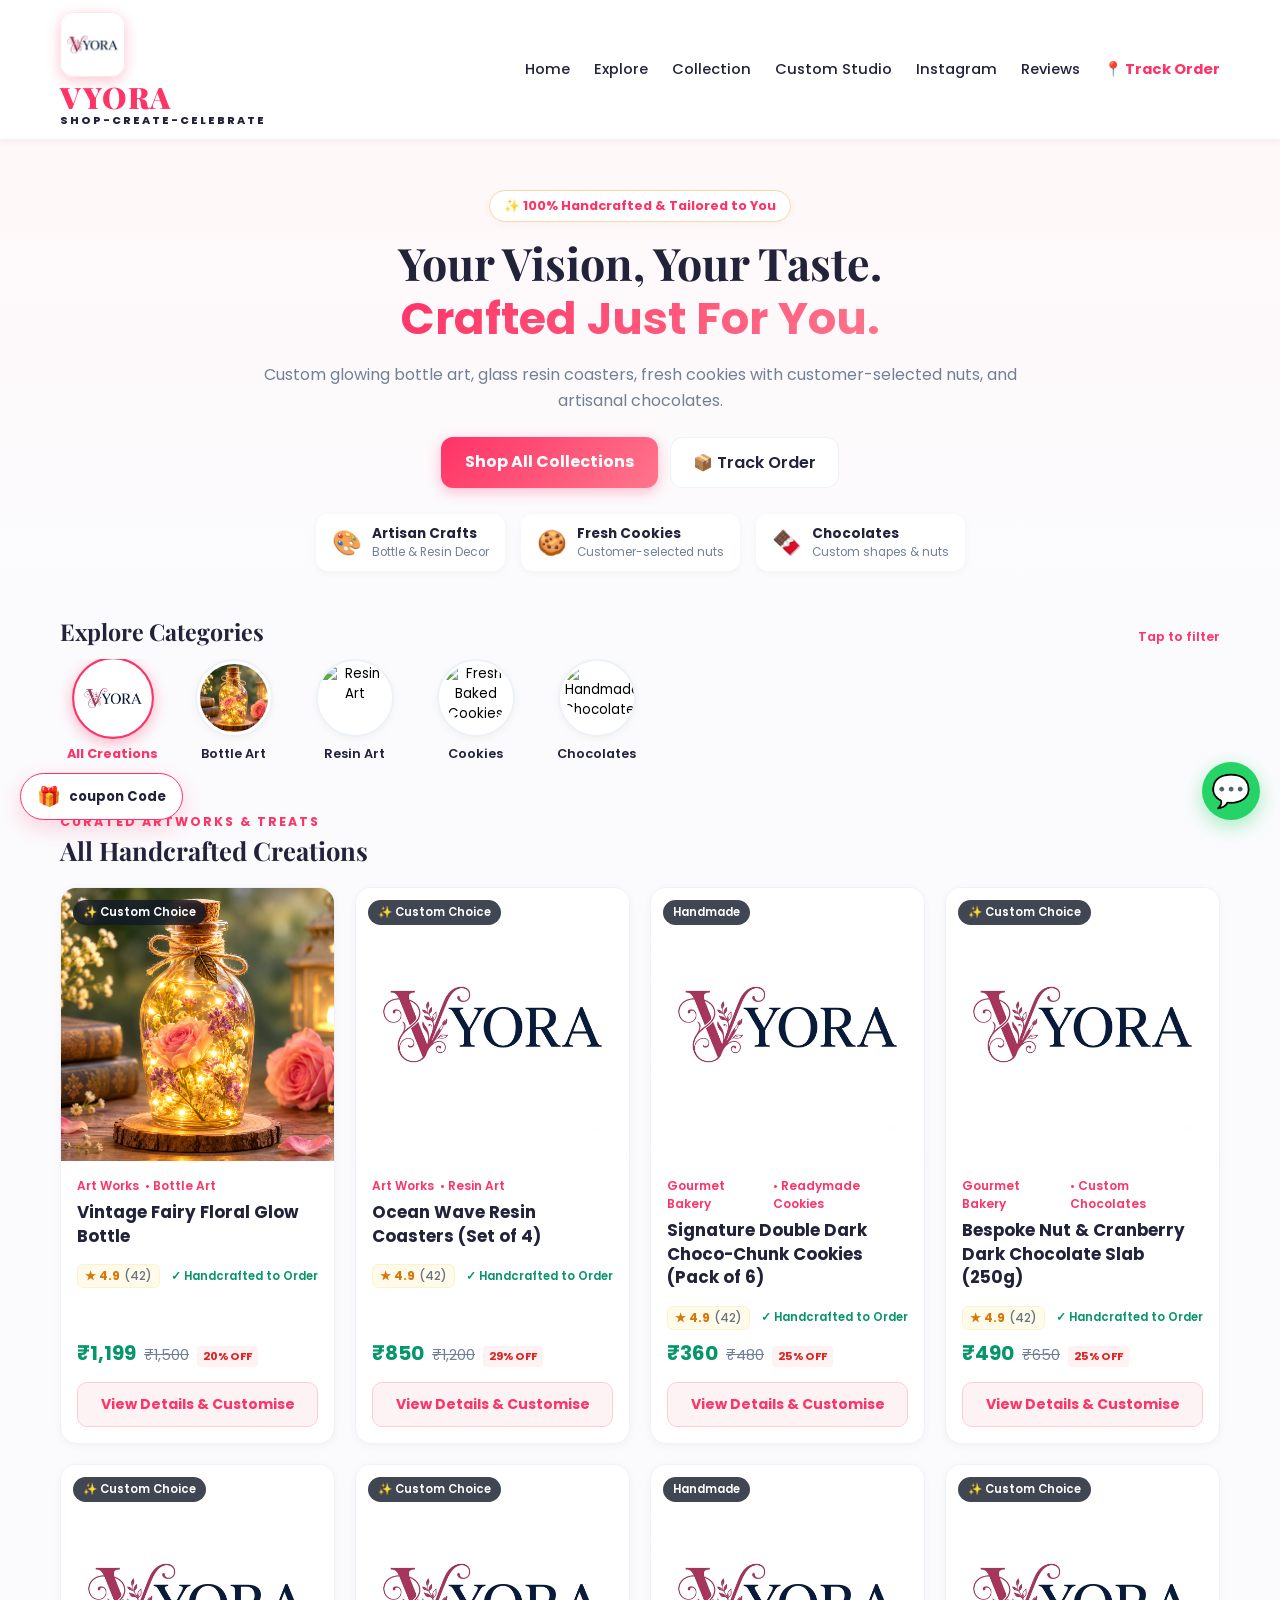
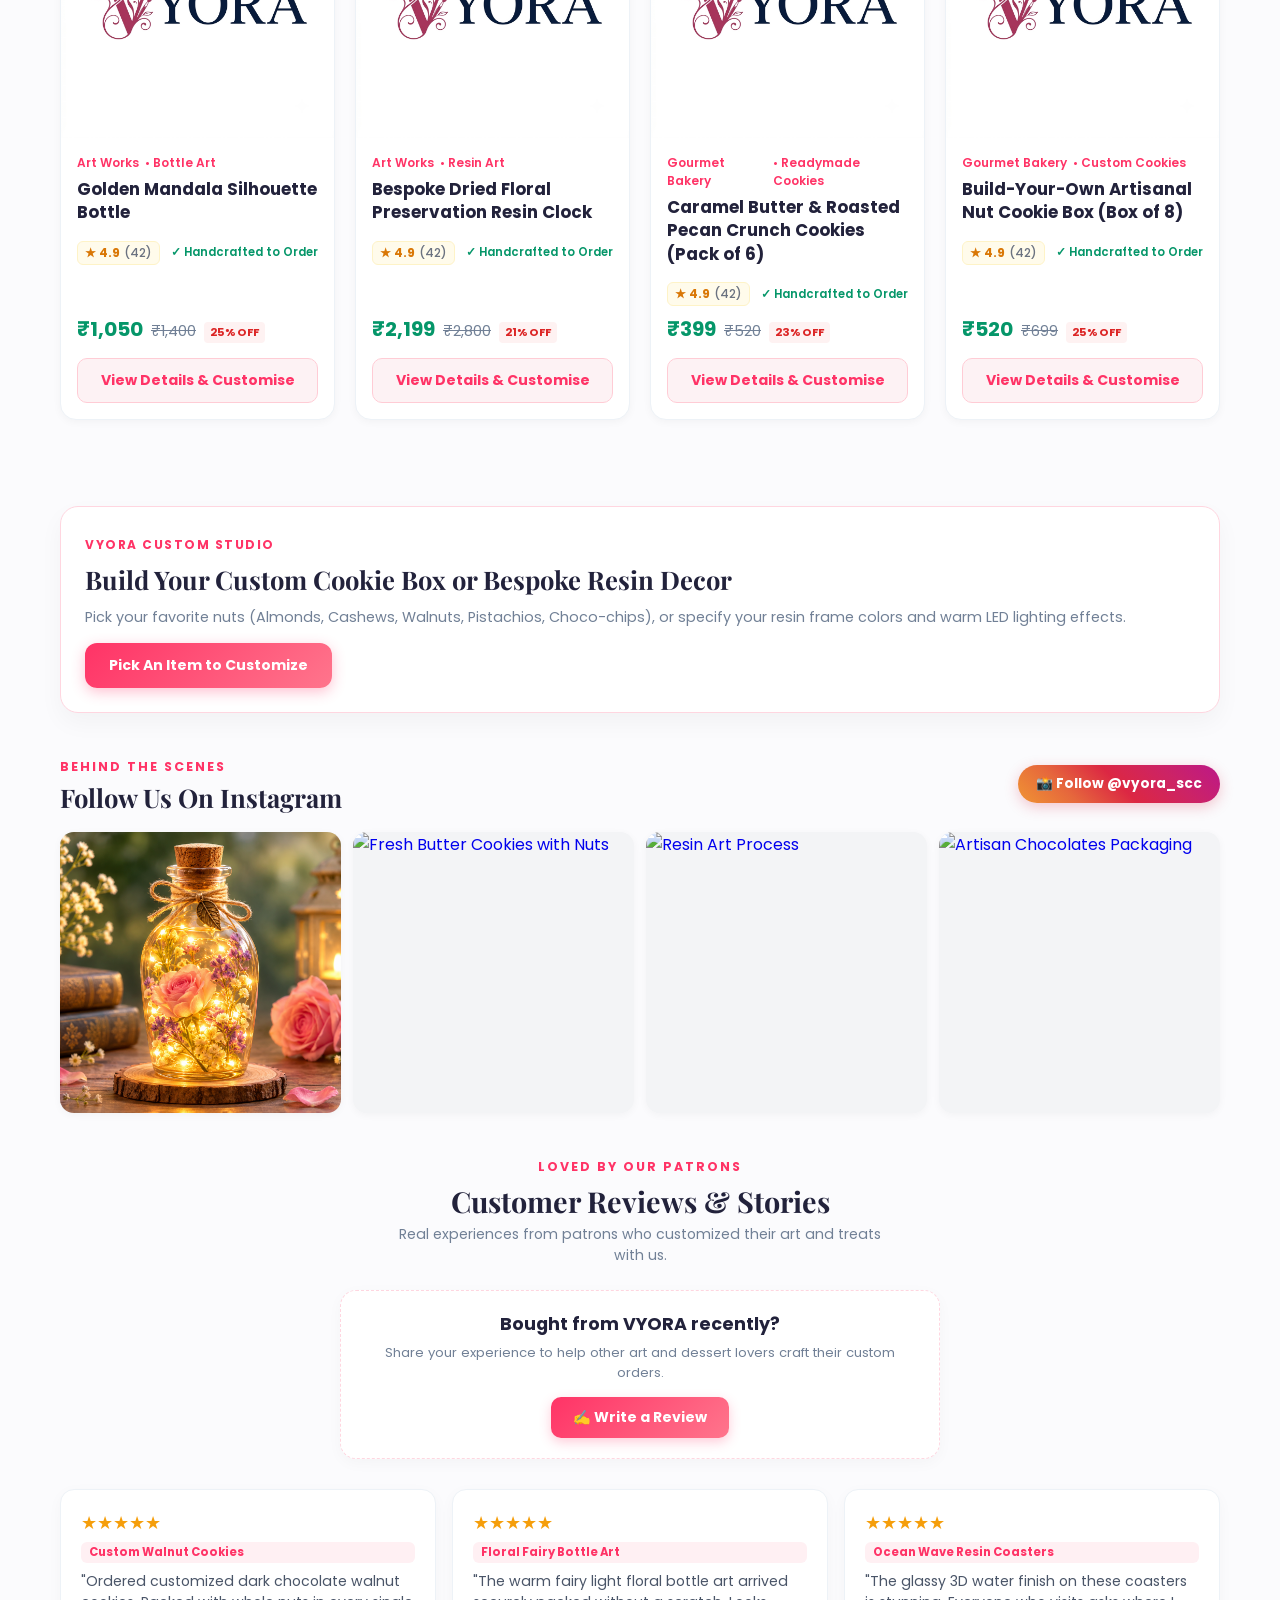
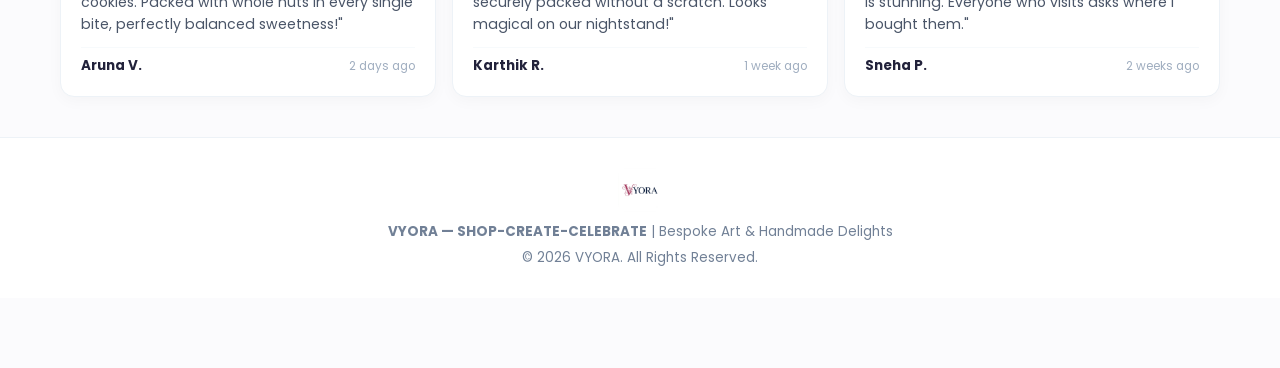
==== index.html @ e95e3d74 "add balanced category sampling and page 1 2 3 pagination" ====
<!DOCTYPE html>
<html lang="en">
<head>
  <meta charset="UTF-8" />
  <meta name="google-site-verification" content="_DWqu5Ly4Rx0jPrReEqJPXB0tLNkQ3Bas471YpOcFJo" />
  <meta name="viewport" content="width=device-width, initial-scale=1.0, maximum-scale=1.0, user-scalable=no" />
  <title>VYORA — SHOP-CREATE-CELEBRATE | Bespoke Art & Handmade Delights</title>
 
  <!-- WhatsApp & Social Media Preview Cards -->
  <meta property="og:type" content="website" />
  <meta property="og:title" content="VYORA — Handcrafted Resin Art & Gourmet Bakery" />
  <meta property="og:description" content="Custom glowing bottle art, ocean resin clocks, freshly baked cookies with customer-selected nuts, and artisanal chocolates." />
  <meta property="og:image" content="https://vyora-scc.vercel.app/images/logo1.png" />
  <meta property="og:url" content="https://vyora-scc.vercel.app/" />

  <!-- Twitter / X Preview Cards -->
  <meta name="twitter:card" content="summary_large_image" />
  <meta name="twitter:title" content="VYORA — Handcrafted Art & Fresh Bakes" />
  <meta name="twitter:description" content="Custom glowing bottle art, ocean resin clocks, and fresh cookies with your choice of nuts." />
  <meta name="twitter:image" content="https://vyora-scc.vercel.app/images/logo1.png" />
 
  <!-- PWA Manifest & App Metas -->
  <link rel="manifest" href="./manifest.json" />
  <meta name="theme-color" content="#ff3366" />
  <meta name="mobile-web-app-capable" content="yes" />
  <meta name="apple-mobile-web-app-capable" content="yes" />
  <meta name="apple-mobile-web-app-status-bar-style" content="default" />
  <meta name="apple-mobile-web-app-title" content="VYORA" />

  <!-- App Icons for Android, iOS & Browser Tab -->
  <link rel="icon" type="image/png" sizes="192x192" href="images/logo1.png" />
  <link rel="shortcut icon" type="image/png" href="images/logo1.png" />
  <link rel="apple-touch-icon" sizes="180x180" href="images/logo1.png" />

  <link rel="preconnect" href="https://fonts.googleapis.com">
  <link rel="preconnect" href="https://fonts.gstatic.com">
  <link href="https://fonts.googleapis.com/css2?family=Playfair+Display:ital,wght@0,600;0,800;0,900;1,600&family=Poppins:wght@300;400;500;600;700&display=swap" rel="stylesheet">
  <link rel="stylesheet" href="style.css" />

<!-- Structured Schema for Google Search -->
  <script type="application/ld+json">
  {
    "@context": "https://schema.org",
    "@type": "OnlineStore",
    "name": "VYORA",
    "alternateName": "VYORA Studio",
    "description": "Bespoke handcrafted bottle art, crystal resin decor, fresh custom-baked cookies, and artisanal chocolates.",
    "url": "https://vyora-scc.vercel.app/",
    "logo": "https://vyora-scc.vercel.app/images/logo1.png",
    "priceRange": "₹₹",
    "paymentAccepted": "Cash on Delivery, UPI",
    "currenciesAccepted": "INR"
  }
  </script>
</head>
<body>

  <!-- PWA Install Popup Banner -->
  <div id="pwaInstallBanner" style="display: none; position: fixed; top: 12px; left: 16px; right: 16px; background: #ffffff; border: 1.5px solid #ffccd5; border-radius: 14px; padding: 12px 14px; box-shadow: 0 10px 30px rgba(0,0,0,0.12); z-index: 10001; align-items: center; justify-content: space-between; gap: 10px;">
    <div style="display: flex; align-items: center; gap: 10px;">
      <img src="images/logo1.png" alt="VYORA App" style="width: 44px; height: 44px; border-radius: 10px; object-fit: cover; border: 1px solid #ffd6e0; display: block;" onerror="this.src='https://placehold.co/100x100?text=VYORA';" />
      <div>
        <strong style="font-size: 0.88rem; color: #22223b; display: block; line-height: 1.2;">Install VYORA App</strong>
        <span style="font-size: 0.74rem; color: #718096;">Quick orders & instant tracking</span>
      </div>
    </div>
    <div style="display: flex; align-items: center; gap: 6px;">
      <button type="button" id="btnInstallPwa" style="background: linear-gradient(135deg, #ff3366, #ff758c); color: #fff; border: none; padding: 7px 14px; border-radius: 8px; font-size: 0.78rem; font-weight: 700; cursor: pointer;">
        Install
      </button>
      <button type="button" id="btnClosePwaBanner" style="background: none; border: none; color: #9ca3af; font-size: 1.2rem; cursor: pointer; padding: 4px;">&times;</button>
    </div>
  </div>

  <!-- Top Sticky Header -->
  <header class="main-header">
    <div class="header-container">
      <!-- Top Left Brand Block: Big Logo with Dual-Colored Stacked Text Underneath -->
      <div class="brand-logo" title="VYORA — SHOP-CREATE-CELEBRATE">
        <img src="images/logo1.png" alt="VYORA Logo" class="brand-logo-img" id="brandLogoThumb" onerror="this.style.display='none'" />
        <div class="brand-text-stack">
          <span class="brand-title-large">VYORA</span>
          <span class="brand-tagline-sub">SHOP-CREATE-CELEBRATE</span>
        </div>
      </div>

      <!-- Desktop Navigation Bar -->
      <nav class="nav-links">
        <a href="#home">Home</a>
        <a href="#categoriesSection">Explore</a>
        <a href="#store">Collection</a>
        <a href="#customSection">Custom Studio</a>
        <a href="#instagramSection">Instagram</a>
        <a href="#reviews">Reviews</a>
        <a href="javascript:void(0)" id="openTrackModalBtn" style="color: #ff3366; font-weight: 700;">📍 Track Order</a>
      </nav>

      <!-- Mobile Hamburger Button -->
      <button type="button" class="mobile-nav-toggle" id="mobileNavToggle" aria-label="Toggle menu">
        ☰
      </button>
    </div>

    <!-- Mobile Dropdown Drawer -->
    <div class="mobile-nav-drawer" id="mobileNavDrawer">
      <a href="#home" class="mobile-nav-item">🏠 Home</a>
      <a href="#categoriesSection" class="mobile-nav-item">✨ Browse Departments</a>
      <a href="#store" class="mobile-nav-item">🛍️ Full Collection</a>
      <a href="#customSection" class="mobile-nav-item">🎨 Custom Studio</a>
      <a href="#instagramSection" class="mobile-nav-item">📸 Instagram Reels & Crafts</a>
      <a href="#reviews" class="mobile-nav-item">⭐ Customer Reviews</a>
      <a href="javascript:void(0)" id="mobileTrackOrderLink" class="mobile-nav-item" style="color: #ff3366; font-weight: 700;">📍 Track Existing Order</a>
    </div>
  </header>

  <!-- Fullscreen Logo Splash Preview Overlay -->
  <div id="logoFullscreenModal" class="logo-fullscreen-overlay">
    <div class="logo-fullscreen-card">
      <img src="images/logo1.png" alt="VYORA Full Logo" class="logo-fullscreen-img" />
      <h2 style="font-family: 'Playfair Display', serif; font-size: 1.8rem; color: #ff3366; margin-top: 14px; margin-bottom: 2px;">VYORA</h2>
      <p style="font-size: 0.8rem; font-weight: 700; color: #22223b; letter-spacing: 2px;">SHOP-CREATE-CELEBRATE</p>
      <span style="font-size: 0.75rem; color: #718096; margin-top: 10px; display: block;">Tap anywhere to return</span>
    </div>
  </div>

  <!-- Mobile Bottom Sticky Quick-Action Bar -->
  <nav class="mobile-bottom-bar">
    <a href="#home" class="mobile-bar-btn">
      <span>🏠</span>
      Home
    </a>
    <a href="#categoriesSection" class="mobile-bar-btn">
      <span>🏷️</span>
      Categories
    </a>
    <a href="#store" class="mobile-bar-btn">
      <span>🛍️</span>
      Shop
    </a>
    <a href="javascript:void(0)" id="mobileBottomTrackBtn" class="mobile-bar-btn" style="color:#ff3366;">
      <span>📍</span>
      Track
    </a>
  </nav>

  <!-- Floating Cart Pill (Bottom Right above WhatsApp) -->
  <button type="button" id="floatingCartBtn" onclick="openCartDrawer()" style="display: none; position: fixed; bottom: 145px; right: 20px; z-index: 9998; background: linear-gradient(135deg, #22223b, #4a4e69); color: #ffffff; border: 2px solid #ffccd5; border-radius: 50px; padding: 11px 18px; font-weight: 700; font-size: 0.88rem; box-shadow: 0 8px 25px rgba(0,0,0,0.22); cursor: pointer; align-items: center; gap: 8px;">
    <span>🛒 Cart</span>
    <span id="floatingCartCount" style="background: #ff3366; color: #fff; border-radius: 50%; padding: 2px 8px; font-size: 0.78rem;">0</span>
  </button>

  <!-- Slide-Out Cart Drawer Overlay -->
  <div class="modal-overlay" id="cartDrawerModal">
    <div class="modal-box" style="max-width: 480px; width: 95%; max-height: 88vh; display: flex; flex-direction: column; padding: 22px; border-radius: 20px; background: #fff;">
      <button type="button" class="close-btn" onclick="closeCartDrawer()">&times;</button>
      
      <div style="border-bottom: 1.5px solid #f3f4f6; padding-bottom: 12px; margin-bottom: 12px;">
        <span style="font-size: 0.74rem; font-weight: 700; color: #ff3366; text-transform: uppercase;">YOUR SHOPPING BAG</span>
        <h3 style="font-family: 'Playfair Display', serif; font-size: 1.45rem; color: #22223b;">Combined Order Cart</h3>
      </div>

      <div id="cartItemsContainer" style="flex: 1; overflow-y: auto; display: flex; flex-direction: column; gap: 10px; padding-right: 4px; margin-bottom: 14px;">
        <!-- Cart items render here dynamically -->
      </div>

      <div style="border-top: 1.5px dashed #e5e7eb; padding-top: 12px;">
        <div style="display: flex; justify-content: space-between; font-size: 1rem; font-weight: 700; color: #22223b; margin-bottom: 12px;">
          <span>Cart Subtotal:</span>
          <span id="cartDrawerSubtotal" style="color: #059669;">₹0</span>
        </div>
        <button type="button" id="proceedCartCheckoutBtn" class="btn-primary" style="width: 100%; padding: 13px; font-size: 0.96rem; border: none; cursor: pointer;">
          Proceed to Combined Checkout 🛍️
        </button>
      </div>
    </div>
  </div>

  <!-- Floating WhatsApp Quick-Chat Bubble -->
  <a href="https://wa.me/919491396383?text=Hi%20VYORA!%20I%20am%20browsing%20your%20website%20and%20had%20a%20few%20questions%20about%20a%20custom%20order." 
     class="floating-whatsapp-bubble" 
     id="floatingWhatsAppBtn" 
     target="_blank" 
     rel="noopener noreferrer" 
     title="Chat directly on WhatsApp">
    💬
  </a>

  <!-- Hero Section -->
  <section class="hero-section" id="home">
    <div class="hero-content">
      <span class="hero-badge">✨ 100% Handcrafted & Tailored to You</span>
      <h1>Your Vision, Your Taste.<br><span class="gradient-text">Crafted Just For You.</span></h1>
      <p class="hero-subtitle">
        Custom glowing bottle art, glass resin coasters, fresh cookies with customer-selected nuts, and artisanal chocolates.
      </p>

      <div class="hero-cta-group">
        <a href="#store" class="btn-primary">Shop All Collections</a>
        <a href="javascript:void(0)" class="btn-secondary" id="heroTrackBtn">📦 Track Order</a>
      </div>

      <div class="hero-highlights">
        <div class="highlight-item">
          <span class="highlight-icon">🎨</span>
          <div>
            <strong>Artisan Crafts</strong>
            <p>Bottle & Resin Decor</p>
          </div>
        </div>
        <div class="highlight-item">
          <span class="highlight-icon">🍪</span>
          <div>
            <strong>Fresh Cookies</strong>
            <p>Customer-selected nuts</p>
          </div>
        </div>
        <div class="highlight-item">
          <span class="highlight-icon">🍫</span>
          <div>
            <strong>Chocolates</strong>
            <p>Custom shapes & nuts</p>
          </div>
        </div>
      </div>
    </div>
  </section>

  <!-- Visual Category Department Circles -->
  <section class="categories-showcase-section" id="categoriesSection">
    <div class="categories-showcase-title">
      <h3>Explore Categories</h3>
      <span style="font-size:0.8rem; color:#ff3366; font-weight:600;">Tap to filter</span>
    </div>

    <div class="category-bubbles-scroll" id="categoryBubblesList">
      <button type="button" class="category-bubble-card active" data-category-filter="all">
        <div class="bubble-avatar">
          <img src="images/logo1.png" alt="All Products" onerror="this.src='https://placehold.co/150x150?text=VYORA'" />
        </div>
        <span class="bubble-label">All Creations</span>
      </button>

      <button type="button" class="category-bubble-card" data-category-filter="bottle_art">
        <div class="bubble-avatar">
          <img src="images/bottle1.jpg" alt="Bottle Art" onerror="this.src='https://images.unsplash.com/photo-1543257580-7269da773bf5?auto=format&fit=crop&w=150&q=80'" />
        </div>
        <span class="bubble-label">Bottle Art</span>
      </button>

      <button type="button" class="category-bubble-card" data-category-filter="resin_art">
        <div class="bubble-avatar">
          <img src="https://images.unsplash.com/photo-1541701494587-cb58502866ab?auto=format&fit=crop&w=150&q=80" alt="Resin Art" />
        </div>
        <span class="bubble-label">Resin Art</span>
      </button>

      <button type="button" class="category-bubble-card" data-category-filter="cookies">
        <div class="bubble-avatar">
          <img src="https://images.unsplash.com/photo-1499636136210-6f4ee915583e?auto=format&fit=crop&w=150&q=80" alt="Fresh Baked Cookies" />
        </div>
        <span class="bubble-label">Cookies</span>
      </button>

      <button type="button" class="category-bubble-card" data-category-filter="chocolates">
        <div class="bubble-avatar">
          <img src="https://images.unsplash.com/photo-1548907040-4baa42d10919?auto=format&fit=crop&w=150&q=80" alt="Handmade Chocolates" />
        </div>
        <span class="bubble-label">Chocolates</span>
      </button>
    </div>
  </section>

  <!-- Main Storefront Catalog Section -->
  <section class="store-section" id="store">
    <div class="section-header">
      <span class="sub-title">CURATED ARTWORKS & TREATS</span>
      <h2 id="currentCategoryHeading" style="font-family:'Playfair Display',serif; font-size:1.6rem; color:#22223b;">All Handcrafted Creations</h2>
    </div>

    <!-- Product Grid -->
    <div class="gallery-grid" id="productGrid"></div>
    <div id="paginationControls" style="display: flex; justify-content: center; align-items: center; gap: 8px; flex-wrap: wrap; margin-top: 26px;"></div>
  </section>

  <!-- Customization Feature Banner -->
  <section class="custom-spotlight" id="customSection" style="max-width:1200px; margin:20px auto; padding:0 20px;">
    <div style="background:#ffffff; border:1px solid #ffd6e0; border-radius:18px; padding:24px; box-shadow:0 10px 25px rgba(0,0,0,0.04);">
      <span style="font-size:0.75rem; font-weight:700; color:#ff3366; text-transform:uppercase; letter-spacing:1.5px;">VYORA CUSTOM STUDIO</span>
      <h2 style="font-family:'Playfair Display',serif; font-size:1.6rem; color:#22223b; margin:6px 0 10px;">Build Your Custom Cookie Box or Bespoke Resin Decor</h2>
      <p style="font-size:0.9rem; color:#718096; line-height:1.6; margin-bottom:14px;">
        Pick your favorite nuts (Almonds, Cashews, Walnuts, Pistachios, Choco-chips), or specify your resin frame colors and warm LED lighting effects.
      </p>
      <a href="#store" class="btn-primary" style="display:inline-block; font-size:0.88rem;">Pick An Item to Customize</a>
    </div>
  </section>

  <!-- Instagram Showcase Strip -->
  <section class="instagram-showcase-section" id="instagramSection">
    <div class="insta-header-row">
      <div>
        <span class="sub-title">BEHIND THE SCENES</span>
        <h2 style="font-family:'Playfair Display',serif; font-size:1.6rem; color:#22223b; margin-top:2px;">Follow Us On Instagram</h2>
      </div>
      <a href="https://instagram.com/vyora_scc" target="_blank" rel="noopener noreferrer" class="insta-follow-btn">
        📸 Follow @vyora_scc
      </a>
    </div>

    <div class="insta-grid">
      <a href="https://instagram.com/vyora_scc" target="_blank" rel="noopener noreferrer" class="insta-item">
        <img src="images/bottle1.jpg" alt="Floral Fairy Bottle Art Process" onerror="this.src='https://images.unsplash.com/photo-1543257580-7269da773bf5?auto=format&fit=crop&w=600&q=80'" />
        <div class="insta-overlay">
          <span>🎬 Watch Reel</span>
        </div>
      </a>

      <a href="https://instagram.com/vyora_scc" target="_blank" rel="noopener noreferrer" class="insta-item">
        <img src="https://images.unsplash.com/photo-1499636136210-6f4ee915583e?auto=format&fit=crop&w=600&q=80" alt="Fresh Butter Cookies with Nuts" />
        <div class="insta-overlay">
          <span>🍪 Fresh Batch</span>
        </div>
      </a>

      <a href="https://instagram.com/vyora_scc" target="_blank" rel="noopener noreferrer" class="insta-item">
        <img src="https://images.unsplash.com/photo-1541701494587-cb58502866ab?auto=format&fit=crop&w=600&q=80" alt="Resin Art Process" />
        <div class="insta-overlay">
          <span>🌊 Studio Pour</span>
        </div>
      </a>

      <a href="https://instagram.com/vyora_scc" target="_blank" rel="noopener noreferrer" class="insta-item">
        <img src="https://images.unsplash.com/photo-1548907040-4baa42d10919?auto=format&fit=crop&w=600&q=80" alt="Artisan Chocolates Packaging" />
        <div class="insta-overlay">
          <span>🍫 Handcrafted</span>
        </div>
      </a>
    </div>
  </section>

  <!-- Customer Reviews Section with Interactive Submission Form -->
  <section class="reviews-section" id="reviews" style="max-width:1200px; margin:40px auto; padding:0 20px;">
    <div class="section-header text-center" style="text-align: center; margin-bottom: 24px;">
      <span class="sub-title" style="font-size: 0.78rem; font-weight: 700; letter-spacing: 2px; color: #ff3366; text-transform: uppercase;">LOVED BY OUR PATRONS</span>
      <h2 style="font-family:'Playfair Display',serif; font-size:1.8rem; color:#22223b; margin-top:4px;">Customer Reviews & Stories</h2>
      <p style="color: #718096; font-size: 0.88rem; max-width: 500px; margin: 4px auto 0;">Real experiences from patrons who customized their art and treats with us.</p>
    </div>

    <!-- Review Submission Trigger Card -->
    <div style="background: #ffffff; border: 1.5px dashed #ffd6e0; border-radius: 16px; padding: 20px; max-width: 600px; margin: 0 auto 30px; text-align: center; box-shadow: 0 4px 15px rgba(0,0,0,0.03);">
      <h3 style="font-size: 1.1rem; color: #22223b; margin-bottom: 6px;">Bought from VYORA recently?</h3>
      <p style="font-size: 0.82rem; color: #718096; margin-bottom: 14px;">Share your experience to help other art and dessert lovers craft their custom orders.</p>
      <button type="button" id="toggleReviewFormBtn" style="background: linear-gradient(135deg, #ff3366, #ff758c); color: #fff; border: none; padding: 10px 22px; border-radius: 10px; font-weight: 700; font-size: 0.88rem; cursor: pointer; box-shadow: 0 4px 12px rgba(255, 51, 102, 0.25);">
        ✍️ Write a Review
      </button>

      <!-- Expandable Review Form -->
      <form id="reviewSubmissionForm" style="display: none; text-align: left; margin-top: 18px; border-top: 1px solid #f3f4f6; padding-top: 16px;">
        <div style="margin-bottom: 12px;">
          <label style="font-size: 0.8rem; font-weight: 600; color: #4b5563; display: block; margin-bottom: 4px;">Your Rating *</label>
          <div id="starRatingPicker" style="display: flex; gap: 8px; font-size: 1.6rem; cursor: pointer; color: #d1d5db; user-select: none;">
            <span data-star="1">★</span>
            <span data-star="2">★</span>
            <span data-star="3">★</span>
            <span data-star="4">★</span>
            <span data-star="5" style="color: #f59e0b;">★</span>
          </div>
          <input type="hidden" id="reviewStarValue" value="5" />
        </div>

        <div style="display: grid; grid-template-columns: 1fr 1fr; gap: 10px; margin-bottom: 10px;">
          <div>
            <label style="font-size: 0.8rem; font-weight: 600; color: #4b5563; display: block; margin-bottom: 4px;">Your Name *</label>
            <input type="text" id="reviewAuthor" placeholder="e.g. Ananya M." required style="width: 100%; padding: 9px 12px; border: 1.5px solid #e5e7eb; border-radius: 8px; font-size: 0.88rem; outline: none;" />
          </div>
          <div>
            <label style="font-size: 0.8rem; font-weight: 600; color: #4b5563; display: block; margin-bottom: 4px;">Item Purchased</label>
            <input type="text" id="reviewItemPurchased" placeholder="e.g. Floral Bottle Art / Cookies" style="width: 100%; padding: 9px 12px; border: 1.5px solid #e5e7eb; border-radius: 8px; font-size: 0.88rem; outline: none;" />
          </div>
        </div>

        <div style="margin-bottom: 12px;">
          <label style="font-size: 0.8rem; font-weight: 600; color: #4b5563; display: block; margin-bottom: 4px;">Your Review / Testimonial *</label>
          <textarea id="reviewComment" rows="3" placeholder="Tell us how your custom art looks or how the cookies tasted..." required style="width: 100%; padding: 10px 12px; border: 1.5px solid #e5e7eb; border-radius: 8px; font-size: 0.88rem; outline: none;"></textarea>
        </div>

        <div style="display: flex; gap: 8px; justify-content: flex-end;">
          <button type="button" id="cancelReviewBtn" style="background: #f3f4f6; color: #4b5563; border: none; padding: 8px 16px; border-radius: 8px; font-size: 0.85rem; font-weight: 600; cursor: pointer;">Cancel</button>
          <button type="submit" style="background: #059669; color: #fff; border: none; padding: 8px 20px; border-radius: 8px; font-size: 0.85rem; font-weight: 700; cursor: pointer;">Post Review ⭐</button>
        </div>
      </form>
    </div>

    <!-- Dynamic Reviews Grid Container -->
    <div id="reviewsDisplayGrid" style="display: grid; grid-template-columns: repeat(auto-fit, minmax(260px, 1fr)); gap: 16px;"></div>
  </section>

  <!-- Site Footer with Logo -->
  <footer style="background:#ffffff; border-top:1px solid #edf2f7; padding:30px 20px; text-align:center; color:#718096; font-size:0.84rem;">
    <img src="images/logo1.png" alt="VYORA" onerror="this.style.display='none'" style="width: 44px; height: 44px; border-radius: 10px; margin: 0 auto 10px; display: block;" />
    <p><strong>VYORA — SHOP-CREATE-CELEBRATE</strong> | Bespoke Art & Handmade Delights</p>
    <p style="margin-top:6px;">&copy; 2026 VYORA. All Rights Reserved.</p>
  </footer>

  <!-- Product Details Quick-View Modal -->
  <div class="modal-overlay" id="productModal">
    <div class="modal-box">
      <button type="button" class="close-btn" id="closeProductModal">&times;</button>
      
      <div class="product-layout">
        <div class="product-media">
          <div class="main-image-container" id="mainMediaBox">
            <img id="detailMainImg" src="" alt="Main View" />
          </div>
          <div class="thumbnail-row" id="thumbnailRow"></div>
        </div>

        <div class="product-summary">
          <div style="font-size:0.75rem; font-weight:700; color:#ff3366; text-transform:uppercase; margin-bottom:4px;" id="detailCategory">Category</div>
          <h2 id="detailTitle" style="font-family:'Playfair Display',serif; font-size:1.5rem; color:#22223b; line-height:1.3; margin-bottom:8px;">Product Title</h2>

          <div style="display:flex; align-items:baseline; gap:8px; margin-bottom:12px;">
            <span class="discount-price" id="detailDiscountPrice">₹0</span>
            <span class="original-price" id="detailOriginalPrice">₹0</span>
            <span class="discount-badge" id="detailBadge">0% OFF</span>
          </div>

          <p id="detailDesc" style="font-size:0.88rem; color:#718096; line-height:1.6; margin-bottom:16px;"></p>
          <!-- Collapsible Care & Freshness Guide -->
<details class="care-guide-accordion" style="margin: 12px 0; background: #f9fafb; border: 1px solid #e5e7eb; border-radius: 10px; padding: 10px 14px; font-size: 0.82rem; cursor: pointer;">
  <summary style="font-weight: 700; color: #22223b; display: flex; justify-content: space-between; align-items: center; list-style: none;">
    <span style="display: flex; align-items: center; gap: 6px;">
      🛡️ <span>Artisan Care & Freshness Guide</span>
    </span>
    <span style="font-size: 0.75rem; color: #ff3366; font-weight: 600;">Tap to view ▾</span>
  </summary>

  <div id="dynamicCareGuideContent" style="margin-top: 10px; padding-top: 8px; border-top: 1px dashed #d1d5db; color: #4b5563; line-height: 1.5;">
    <ul style="padding-left: 18px; margin: 0; font-size: 0.8rem;">
      <li><strong>Resin & Bottle Art:</strong> Keep away from continuous extreme sunlight/heaters. Wipe clean with a soft microfiber cloth; avoid harsh scrubbing chemicals.</li>
      <li><strong>Fairy Lights:</strong> Cork string lights use replaceable button batteries (included and pre-tested).</li>
      <li><strong>Cookies & Date Chocolates:</strong> Store in an airtight container at room temperature away from direct humidity; consume within 2–3 weeks for maximum aroma.</li>
    </ul>
  </div>
</details>

          <div id="customizationSection">
            <div id="nutToppingWrapper" style="display:none; margin-bottom:12px;">
              <label style="font-size:0.82rem; font-weight:700; color:#2d3748;">🥜 Select Your Nuts & Toppings:</label>
              <div class="custom-options-grid" id="customOptionsContainer"></div>
            </div>

            <div id="artCustomWrapper" style="display:none; margin-bottom:12px;">
              <label style="font-size:0.82rem; font-weight:700; color:#2d3748;">💡 Select LED Fairy Light Glow:</label>
              <div class="custom-options-grid">
                <label class="custom-chip-label">
                  <input type="radio" name="artLightGlow" value="Warm Golden Yellow" checked />
                  <span>🌟 Warm Golden</span>
                </label>
                <label class="custom-chip-label">
                  <input type="radio" name="artLightGlow" value="Multicolor Fairy Glow" />
                  <span>🌈 Multicolor</span>
                </label>
              </div>
            </div>

            <div style="margin-bottom:14px;">
              <label style="font-size:0.82rem; font-weight:700; color:#2d3748;">✍️ Custom Note / Name on Art:</label>
              <input type="text" id="customPersonalNote" placeholder="e.g. 'Less sweet' or 'Name: Priya'" style="width:100%; padding:10px 12px; border:1.5px solid #e2e8f0; border-radius:8px; font-size:0.9rem; margin-top:4px;" />
            </div>

            <div style="background:#fff0f3; padding:10px 12px; border-radius:10px; font-size:0.8rem; color:#ff3366; margin-bottom:16px;">
              <strong>Custom Blueprint:</strong>
              <div id="liveSummaryText">Standard Configuration</div>
            </div>
          </div>

          <div style="display:flex; flex-direction:column; gap:8px;">
            <button type="button" id="addToCartModalBtn" style="width:100%; padding:13px; font-size:0.95rem; font-weight:700; background:#fff0f3; color:#ff3366; border:1.5px solid #ff3366; border-radius:12px; cursor:pointer;">
              🛒 Add to Cart (Combine Items)
            </button>
            <button type="button" class="btn-primary" id="openCheckoutModalBtn" style="width:100%; padding:14px; border:none; cursor:pointer;">
              ⚡ Buy Now (Instant Single Checkout)
            </button>
            <button type="button" id="whatsappChatOnlyBtn" style="width:100%; padding:11px; font-size:0.88rem; font-weight:600; background:#f0fdf4; color:#15803d; border:1.5px solid #bbf7d0; border-radius:12px; cursor:pointer;">
              💬 Chat on WhatsApp First
            </button>
          </div>
        </div>
      </div>
    </div>
  </div>

  <!-- Checkout Modal with GPS Current Location Button -->
  <div class="modal-overlay" id="orderModal">
    <div class="modal-box checkout-box" style="max-width: 540px; width: 95%; max-height: 90vh; overflow-y: auto; padding: 22px; border-radius: 18px; background: #fff;">
      <button type="button" class="close-btn" id="closeModal">&times;</button>
      
      <div id="checkoutFormView">
        <div style="border-bottom: 2px solid #f3f4f6; padding-bottom: 12px; margin-bottom: 16px;">
          <span style="font-size: 0.75rem; font-weight: 700; color: #ff3366; text-transform: uppercase;">SECURE CHECKOUT</span>
          <h3 style="font-family: 'Playfair Display', serif; font-size: 1.45rem; color: #22223b; margin-top: 2px;">Delivery & Order Summary</h3>
        </div>
        
        <div style="background: #fff8f9; border: 1.5px solid #ffccd5; padding: 12px 14px; border-radius: 12px; margin-bottom: 16px; display: flex; justify-content: space-between; align-items: center;">
          <div>
            <h4 id="modalArtTitle" style="font-size: 0.95rem; color: #22223b; margin-bottom: 2px;">Product Title</h4>
            <p id="modalArtCategory" style="font-size: 0.75rem; color: #6b7280;">Category</p>
            <p id="modalCustomChoicePreview" style="font-size: 0.78rem; color: #ff3366; font-weight: 600; margin-top: 2px;"></p>
          </div>
          <div style="text-align: right;">
            <div id="modalArtPrice" style="font-size: 1.2rem; font-weight: 700; color: #059669;">₹0</div>
          </div>
        </div>

        <form id="orderForm">
          <!-- Customization & Personalization Section -->
<div class="customization-card" style="background: #fff8f9; border: 1.5px dashed #ff3366; border-radius: 14px; padding: 16px; margin: 16px 0;">
  <div style="display: flex; align-items: center; gap: 8px; margin-bottom: 12px;">
    <span style="font-size: 1.2rem;">✨</span>
    <strong style="color: #22223b; font-size: 0.95rem;">Personalize Your Item</strong>
  </div>

  <!-- Custom Text Input -->
  <label style="font-size: 0.8rem; font-weight: 600; color: #4a4e69; display: block; margin-bottom: 5px;">
    Custom Names / Dates / Note (e.g. for Resin Clock / Bottle):
  </label>
  <textarea id="orderCustomMessage" placeholder="e.g. 'Rahul & Sneha - 24.11.2025' or cookie ingredient notes..." rows="2" style="width: 100%; border: 1px solid #ddd; border-radius: 8px; padding: 10px; font-size: 0.85rem; font-family: inherit; resize: none; margin-bottom: 12px;"></textarea>

  <!-- Photo Attachment Input -->
  <label style="font-size: 0.8rem; font-weight: 600; color: #4a4e69; display: block; margin-bottom: 5px;">
    Attach Reference Photo (Optional for photo bottles/resin):
  </label>
  <div style="display: flex; align-items: center; gap: 8px; margin-bottom: 8px;">
    <input type="file" id="orderCustomPhoto" accept="image/*" style="font-size: 0.8rem; width: 100%;" onchange="previewCustomerUploadedImage(this)">
  </div>
  <div id="photoPreviewContainer" style="display: none; margin-bottom: 12px; text-align: center;">
    <img id="photoPreviewImg" src="" alt="Customer Preview" style="max-height: 100px; border-radius: 8px; border: 1px solid #ff3366;">
  </div>
  <small style="display: block; font-size: 0.72rem; color: #777; margin-bottom: 12px;">
    💡 Prefer WhatsApp? You can also message your high-res photos to WhatsApp after checkout with your Order ID.
  </small>

  <!-- Gift Packaging Toggle -->
  <div style="display: flex; align-items: center; justify-content: space-between; background: #ffffff; padding: 10px 14px; border-radius: 10px; border: 1px solid #eee;">
    <div>
      <span style="font-weight: 700; font-size: 0.85rem; color: #22223b;">🎁 Add Premium Gift Wrap</span>
      <span style="display: block; font-size: 0.72rem; color: #888;">Craft ribbon & personalized message tag</span>
    </div>
    <label style="display: flex; align-items: center; gap: 6px; cursor: pointer;">
      <input type="checkbox" id="giftWrapCheck" onchange="toggleGiftWrapPrice(this)" style="transform: scale(1.3); cursor: pointer;">
      <span style="font-size: 0.85rem; font-weight: 700; color: #ff3366;">+₹50</span>
    </label>
  </div>
</div>
          <div style="display: flex; justify-content: space-between; align-items: center; margin-bottom: 8px;">
            <span style="font-size: 0.85rem; font-weight: 700; color: #374151;">1. Contact & Shipping Address</span>
            <button type="button" id="btnGetLocation" style="background: #e0f2fe; color: #0284c7; border: 1.5px solid #bae6fd; border-radius: 8px; padding: 5px 10px; font-size: 0.74rem; font-weight: 700; cursor: pointer;">
              📍 Use Current Location
            </button>
          </div>

          <div id="locationNotice" style="display: none; font-size: 0.76rem; border-radius: 8px; padding: 8px 12px; margin-bottom: 10px;"></div>
          
          <div style="display: grid; grid-template-columns: 1fr 1fr; gap: 8px; margin-bottom: 8px;">
            <div>
              <label style="font-size: 0.78rem; font-weight: 600; color: #4b5563; display: block; margin-bottom: 3px;">Full Name *</label>
              <input type="text" id="custName" placeholder="Name" required style="width: 100%; padding: 9px 11px; border: 1.5px solid #d1d5db; border-radius: 8px; font-size: 0.88rem;" />
            </div>
            <div>
              <label style="font-size: 0.78rem; font-weight: 600; color: #4b5563; display: block; margin-bottom: 3px;">Phone Number *</label>
              <input type="tel" id="custPhone" placeholder="10-digit number" pattern="[0-9]{10}" required style="width: 100%; padding: 9px 11px; border: 1.5px solid #d1d5db; border-radius: 8px; font-size: 0.88rem;" />
            </div>
          </div>

          <div style="margin-bottom: 8px;">
            <label style="font-size: 0.78rem; font-weight: 600; color: #4b5563; display: block; margin-bottom: 3px;">Door No., Street, Landmark *</label>
            <input type="text" id="custStreet" placeholder="e.g. D.No 4-12, Near SBI Bank, Main Road" required style="width: 100%; padding: 9px 11px; border: 1.5px solid #d1d5db; border-radius: 8px; font-size: 0.88rem;" />
          </div>

          <div style="display: grid; grid-template-columns: 1fr 1fr; gap: 8px; margin-bottom: 12px;">
            <div>
              <label style="font-size: 0.78rem; font-weight: 600; color: #4b5563; display: block; margin-bottom: 3px;">City *</label>
              <input type="text" id="custCity" placeholder="City" required style="width: 100%; padding: 9px 11px; border: 1.5px solid #d1d5db; border-radius: 8px; font-size: 0.88rem;" />
            </div>
            <div>
              <label style="font-size: 0.78rem; font-weight: 600; color: #4b5563; display: block; margin-bottom: 3px;">Pincode *</label>
              <input type="text" id="custPincode" placeholder="6-digit PIN" pattern="[0-9]{6}" required style="width: 100%; padding: 9px 11px; border: 1.5px solid #d1d5db; border-radius: 8px; font-size: 0.88rem;" />
            </div>
          </div>

          <input type="hidden" id="custGpsMapLink" value="" />

          <div style="font-size: 0.85rem; font-weight: 700; color: #374151; margin-bottom: 6px;">2. Delivery Zone</div>
          <div style="margin-bottom: 12px;">
            <select id="deliveryZoneSelect" style="width: 100%; padding: 10px 12px; border: 1.5px solid #ffccd5; background: #fff8f9; border-radius: 10px; font-size: 0.88rem; font-weight: 600;">
              <option value="40" data-name="Local City (0-15 km)">🛵 Local City (Within 10–15 km) — +₹40</option>
              <option value="70" data-name="State Courier" selected>📦 Regional / Within State Courier — +₹70</option>
              <option value="130" data-name="Pan-India Express">✈️ Pan-India Express (Fragile Safe) — +₹130</option>
              <option value="0" data-name="Self Pickup">🏬 Self Pickup at Studio — ₹0 Free</option>
            </select>
          </div>

          <div style="background: #f9fafb; border: 1px solid #e5e7eb; border-radius: 10px; padding: 10px 12px; margin-bottom: 14px; font-size: 0.85rem;">
            <div style="display: flex; justify-content: space-between; margin-bottom: 4px; color: #4b5563;">
              <span>Item Price:</span>
              <span id="summaryItemPrice" style="font-weight: 600;">₹0</span>
            </div>
            <div style="display: flex; justify-content: space-between; margin-bottom: 4px; color: #4b5563;">
              <span>Delivery Fee:</span>
              <span id="summaryDeliveryFee" style="font-weight: 600; color: #0284c7;">+₹70</span>
            </div>
            <!-- Promo Coupon Code Box -->
        <div class="coupon-box" style="margin: 14px 0; background: #fff5f7; border: 1.5px dashed #ff758c; padding: 12px; border-radius: 10px;">
          <label style="font-size: 0.8rem; font-weight: 600; color: #22223b; display: block; margin-bottom: 6px;">Have a Promo Code?</label>
          <div style="display: flex; gap: 8px;">
            <input 
              type="text" 
              id="couponInput" 
              placeholder="e.g. VYORA10" 
              style="flex: 1; text-transform: uppercase; letter-spacing: 1.5px; font-weight: 700; padding: 8px 12px; border: 1px solid #e2e8f0; border-radius: 8px; font-size: 0.85rem;" 
            />
            <button 
              type="button" 
              id="applyCouponBtn" 
              style="background: #ff3366; color: #fff; border: none; padding: 8px 16px; border-radius: 8px; font-weight: 700; font-size: 0.82rem; cursor: pointer;"
            >
              Apply
            </button>
          </div>
          <div id="couponFeedback" style="font-size: 0.76rem; font-weight: 600; margin-top: 6px; display: none;"></div>
        </div>

        <!-- Discount Breakdown Display -->
        <div id="discountRow" style="display: none; justify-content: space-between; font-size: 0.85rem; color: #059669; font-weight: 600; margin-bottom: 6px;">
          <span>Coupon Discount:</span>
          <span id="discountValueDisplay">-₹0</span>
        </div>
            <div style="display: flex; justify-content: space-between; border-top: 1px solid #e5e7eb; padding-top: 5px; font-size: 0.95rem; font-weight: 700; color: #059669;">
              <span>Grand Total:</span>
              <span id="summaryGrandTotal">₹0</span>
            </div>
          </div>

          <div style="font-size: 0.85rem; font-weight: 700; color: #374151; margin-bottom: 6px;">3. Payment Method</div>
          <div style="display: flex; flex-direction: column; gap: 6px; margin-bottom: 14px;">
            <label style="display: flex; align-items: center; gap: 8px; padding: 10px 12px; border: 1.5px solid #e5e7eb; border-radius: 8px; background: #fafafa; cursor: pointer;">
              <input type="radio" name="paymentMethod" value="COD" checked style="accent-color: #ff3366;" />
              <div>
                <strong style="font-size: 0.88rem; color: #22223b;">Cash on Delivery (COD)</strong>
              </div>
            </label>

            <label style="display: flex; align-items: center; gap: 8px; padding: 10px 12px; border: 1.5px solid #ffccd5; border-radius: 8px; background: #fff8f9; cursor: pointer;">
              <input type="radio" name="paymentMethod" value="UPI Online" style="accent-color: #ff3366;" />
              <div>
                <strong style="font-size: 0.88rem; color: #22223b;">Pay via UPI (PhonePe / GPay / Paytm)</strong>
              </div>
            </label>
          </div>

        <!-- Inside #checkoutUpiPanel, right below formUpiQrImg: -->
         <div id="checkoutUpiPanel" style="display: none; background: #fff8f9; border: 1.5px solid #ffccd5; border-radius: 12px; padding: 12px; margin-bottom: 14px;">
            <p style="font-size: 0.78rem; color: #4b5563; margin-bottom: 8px;">Tap your installed app to pay. Your order receipt will confirm automatically:</p>
            <div style="display: grid; grid-template-columns: 1fr 1fr; gap: 6px; margin-bottom: 10px;">
              <button type="button" class="direct-upi-trigger-btn" data-app="PhonePe" style="padding: 9px; background: #fff; border: 1.5px solid #e5e7eb; border-radius: 8px; font-size: 0.82rem; font-weight: 700; color: #5f259f; cursor: pointer;">🟣 PhonePe</button>
              <button type="button" class="direct-upi-trigger-btn" data-app="Google Pay" style="padding: 9px; background: #fff; border: 1.5px solid #e5e7eb; border-radius: 8px; font-size: 0.82rem; font-weight: 700; color: #1f2937; cursor: pointer;">🔵 GPay</button>
              <button type="button" class="direct-upi-trigger-btn" data-app="Paytm" style="padding: 9px; background: #fff; border: 1.5px solid #e5e7eb; border-radius: 8px; font-size: 0.82rem; font-weight: 700; color: #00b9f5; cursor: pointer;">🔷 Paytm</button>
              <button type="button" class="direct-upi-trigger-btn" data-app="Any UPI" style="padding: 9px; background: #fff; border: 1.5px solid #e5e7eb; border-radius: 8px; font-size: 0.82rem; font-weight: 700; color: #00796b; cursor: pointer;">🟢 Any UPI</button>
            </div>
            <div style="text-align: center; background: #fff; padding: 10px; border-radius: 8px; border: 1px solid #e5e7eb;">
              <img id="formUpiQrImg" src="" alt="UPI QR" style="width: 155px; height: 155px; display: block; margin: 0 auto 4px;" />
              <small style="color:#718096; font-size:0.75rem; display:block;">Scan QR code with any UPI app</small>
            </div>
          </div>

          <!-- Main Submit Button (Only active for COD) -->
          <button type="submit" id="mainSubmitOrderBtn" class="btn-primary" style="width: 100%; padding: 13px; font-size: 1rem; border: none; cursor: pointer;">
            Confirm & Place Order (Cash on Delivery) 🛍️
          </button>
        </form>
      </div>

      <!-- Verifying Screen -->
      <div id="paymentVerifyingView" style="display: none; text-align: center; padding: 40px 10px;">
        <div style="width: 50px; height: 50px; border: 4px solid #f3f4f6; border-top: 4px solid #ff3366; border-radius: 50%; animation: spinLoader 0.9s linear infinite; margin: 0 auto 12px;"></div>
        <h3 style="font-family: 'Playfair Display', serif; font-size: 1.3rem; color: #22223b;">Verifying Your Payment...</h3>
        <p style="font-size: 0.82rem; color: #6b7280;">Generating order invoice receipt.</p>
      </div>

      <!-- Confirmed Invoice Screen -->
      <div id="orderSuccessView" style="display: none; text-align: center; padding: 14px 6px;">
        <div style="width: 50px; height: 50px; background: #d1fae5; color: #059669; border-radius: 50%; font-size: 1.6rem; font-weight: 700; display: flex; align-items: center; justify-content: center; margin: 0 auto 8px;">✓</div>
        <h2 id="successHeading" style="font-family: 'Playfair Display', serif; font-size: 1.45rem; color: #059669; margin-bottom: 2px;">Order Confirmed!</h2>
        <p id="successSubtext" style="font-size: 0.82rem; color: #6b7280; margin-bottom: 12px;">We are handcrafting your item now.</p>
        
        <div class="receipt-box" id="receiptContent" style="background: #f9fafb; border: 1.5px dashed #d1d5db; border-radius: 12px; padding: 14px; margin-bottom: 14px; text-align: left; font-size: 0.85rem; line-height: 1.6;"></div>

        <div style="display: flex; gap: 8px;">
          <button type="button" id="sendWhatsAppReceiptBtn" style="flex: 1; padding: 11px; background: #25d366; color: white; border: none; border-radius: 10px; font-weight: 700; font-size: 0.85rem; cursor: pointer;">
            💬 WhatsApp
          </button>
          <button type="button" id="trackThisOrderNowBtn" style="flex: 1; padding: 11px; background: #ff3366; color: white; border: none; border-radius: 10px; font-weight: 700; font-size: 0.85rem; cursor: pointer;">
            📍 Track
          </button>
        </div>
      </div>
    </div>
  </div>

  <!-- Customer-Facing Live Order Tracker Modal -->
  <div class="modal-overlay" id="customerTrackModal">
    <div class="modal-box" style="max-width: 520px; width: 95%; max-height: 90vh; overflow-y: auto; padding: 22px; border-radius: 20px; background: #fff;">
      <button type="button" class="close-btn" id="closeTrackModal">&times;</button>
      
      <div style="text-align: center; margin-bottom: 16px;">
        <span style="font-size: 0.75rem; font-weight: 700; color: #ff3366; letter-spacing: 1.5px; text-transform: uppercase;">ORDER TRACKING</span>
        <h3 style="font-family: 'Playfair Display', serif; font-size: 1.5rem; color: #22223b; margin-top: 2px;">Track Your Creation</h3>
      </div>

      <div style="display: flex; gap: 8px; margin-bottom: 16px;">
        <input type="text" id="trackInputQuery" placeholder="Enter Order ID (e.g. CIY-123456) or Mobile" style="flex: 1; padding: 10px 12px; border: 1.5px solid #d1d5db; border-radius: 10px; font-size: 0.88rem; outline: none;" />
        <button type="button" id="searchTrackBtn" style="padding: 10px 18px; background: #ff3366; color: #fff; border: none; border-radius: 10px; font-weight: 600; font-size: 0.88rem; cursor: pointer;">
          Track 🔍
        </button>
      </div>

      <div id="trackErrorMsg" style="display: none; background: #fee2e2; color: #dc2626; padding: 8px 12px; border-radius: 8px; font-size: 0.82rem; margin-bottom: 12px; text-align: center;">
        No active orders found matching that ID or phone number.
      </div>

      <div id="trackResultContainer" style="display: none;"></div>
    </div>
  </div>

  <style>
    @keyframes spinLoader {
      0% { transform: rotate(0deg); }
      100% { transform: rotate(360deg); }
    }
  </style>

  <script src="script.js"></script>
<!-- Floating Secret Code Pill -->
<div id="surpriseOfferPill" 
     onclick="openSecretPopup()" 
     style="position: fixed; bottom: 80px; left: 20px; z-index: 999999; background: #ffffff; border: 1.5px solid #ff3366; border-radius: 30px; padding: 8px 16px; display: flex; align-items: center; gap: 8px; box-shadow: 0 8px 24px rgba(255, 51, 102, 0.2); cursor: pointer; pointer-events: auto;">
  <span style="font-size: 1.2rem;">🎁</span>
  <span style="font-size: 0.82rem; font-weight: 700; color: #22223b;">coupon Code</span>
</div>

<!-- Built-In Secret Code Popup Modal -->
<div id="vyoraSecretModal" style="display: none; position: fixed; inset: 0; background: rgba(0,0,0,0.6); z-index: 1000000; align-items: center; justify-content: center; padding: 20px; backdrop-filter: blur(4px);">
  <div style="background: #ffffff; border-radius: 20px; max-width: 360px; width: 100%; padding: 24px; text-align: center; position: relative; box-shadow: 0 20px 40px rgba(0,0,0,0.25);">
    <button onclick="closeSecretPopup()" style="position: absolute; top: 12px; right: 14px; background: none; border: none; font-size: 20px; color: #666; cursor: pointer;">✕</button>
    <div style="font-size: 2.5rem; margin-bottom: 8px;">🎁</div>
    <h3 style="margin: 0 0 6px 0; color: #1a1a1a; font-size: 1.2rem;">Today's Secret Code!</h3>
    <p style="color: #666; font-size: 0.85rem; margin: 0 0 16px 0;">Apply this code at checkout for a special surprise discount.</p>
    
    <div style="background: #fff0f3; border: 1.5px dashed #ff3366; border-radius: 12px; padding: 12px; font-weight: 800; font-size: 1.3rem; letter-spacing: 2px; color: #ff3366; margin-bottom: 16px;" id="popupCodeText">
      VYORA10
    </div>
    
    <button onclick="copySecretCode()" id="copyCodeBtn" style="width: 100%; background: #ff3366; color: #fff; border: none; border-radius: 30px; padding: 12px; font-weight: 700; font-size: 0.95rem; cursor: pointer;">
      Copy Code & Shop
    </button>
  </div>
</div>

<script>
function openSecretPopup() {
  // Check if admin saved a custom code in localStorage, otherwise use VYORA10
  const savedCode = localStorage.getItem('secretPromoCode') || localStorage.getItem('todaySecretCode') || 'VYORA10';
  const codeEl = document.getElementById('popupCodeText');
  if (codeEl) codeEl.innerText = savedCode;
  
  const modal = document.getElementById('vyoraSecretModal');
  if (modal) modal.style.display = 'flex';
}

function closeSecretPopup() {
  const modal = document.getElementById('vyoraSecretModal');
  if (modal) modal.style.display = 'none';
}

function copySecretCode() {
  const code = document.getElementById('popupCodeText').innerText.trim();
  navigator.clipboard.writeText(code).then(() => {
    const btn = document.getElementById('copyCodeBtn');
    btn.innerText = 'Copied to Clipboard! ✓';
    btn.style.background = '#2b9348';
    setTimeout(() => {
      closeSecretPopup();
      btn.innerText = 'Copy Code & Shop';
      btn.style.background = '#ff3366';
    }, 1200);
  });
}
</script>
 <!-- ========================================== -->
  <!-- 🎁 SECRET VOUCHER POPUP MODAL (VYORA)      -->
  <!-- ========================================== -->
  <div id="voucherModalOverlay" style="display: none; position: fixed; inset: 0; background: rgba(17, 24, 39, 0.65); backdrop-filter: blur(4px); z-index: 99999; justify-content: center; align-items: center; padding: 20px;">
    <div style="background: #ffffff; border-radius: 20px; width: 100%; max-width: 380px; text-align: center; padding: 28px 22px; box-shadow: 0 20px 45px rgba(0,0,0,0.25); position: relative;">
      
      <!-- Close Button -->
      <button id="closeVoucherModalBtn" type="button" style="position: absolute; top: 12px; right: 14px; background: none; border: none; font-size: 1.6rem; color: #9ca3af; cursor: pointer; line-height: 1;">&times;</button>
      
      <div style="font-size: 2.8rem; margin-bottom: 6px;">🎉</div>
      <h3 style="font-family: 'Playfair Display', serif; font-size: 1.5rem; color: #22223b; margin-bottom: 6px;">Today's Exclusive Gift!</h3>
      <p id="voucherModalTagline" style="font-size: 0.88rem; color: #6b7280; margin-bottom: 18px; line-height: 1.4;">
        Apply this promo code at checkout to unlock savings on your order.
      </p>

      <!-- Promo Code Ticket Display -->
      <div style="background: #fff0f3; border: 2px dashed #ff3366; border-radius: 12px; padding: 14px; margin-bottom: 18px;">
        <span style="font-size: 0.72rem; text-transform: uppercase; letter-spacing: 1.5px; font-weight: 700; color: #ff3366; display: block; margin-bottom: 4px;">PROMO CODE</span>
        <div id="voucherModalCodeDisplay" style="font-size: 1.6rem; font-weight: 800; letter-spacing: 3px; color: #ff3366;">VYORA10</div>
      </div>

      <!-- Action Button -->
      <button id="applyVoucherAutoBtn" type="button" style="width: 100%; background: linear-gradient(135deg, #ff3366, #ff758c); color: #ffffff; border: none; padding: 12px 18px; border-radius: 10px; font-weight: 700; font-size: 0.95rem; cursor: pointer; box-shadow: 0 4px 14px rgba(255, 51, 102, 0.3);">
        📋 Copy & Apply Discount
      </button>
      <div id="voucherCopiedToast" style="display: none; color: #059669; font-size: 0.82rem; font-weight: 700; margin-top: 10px;">
        ✅ Code applied! You're ready to checkout.
      </div>
    </div>
  </div>

  <script>
    // Bulletproof direct modal opener
    function openVyoraVoucherModal() {
      let promo = { enabled: true, code: "VYORA10", label: "10% OFF on your entire order" };
      try {
        const stored = localStorage.getItem('vyora_promo_settings');
        if (stored) {
          promo = JSON.parse(stored);
        }
      } catch (err) {}

      // If intentionally turned OFF in admin, do not open
      if (promo.enabled === false) {
        alert("No discount promo is currently active.");
        return;
      }

      const modal = document.getElementById('voucherModalOverlay');
      const codeDisplay = document.getElementById('voucherModalCodeDisplay');
      const tagline = document.getElementById('voucherModalTagline');
      const toast = document.getElementById('voucherCopiedToast');

      if (codeDisplay) codeDisplay.textContent = promo.code || "VYORA10";
      if (tagline) tagline.textContent = promo.label || "Special discount at checkout!";
      if (toast) toast.style.display = "none";

      if (modal) {
        modal.style.display = "flex";
      }
    }

    // Modal Close
    document.addEventListener("DOMContentLoaded", function() {
      const closeBtn = document.getElementById('closeVoucherModalBtn');
      const modal = document.getElementById('voucherModalOverlay');
      const autoBtn = document.getElementById('applyVoucherAutoBtn');
      const toast = document.getElementById('voucherCopiedToast');

      if (closeBtn && modal) {
        closeBtn.onclick = function() { modal.style.display = 'none'; };
        modal.onclick = function(e) {
          if (e.target === modal) modal.style.display = 'none';
        };
      }

      if (autoBtn) {
        autoBtn.onclick = function() {
          let code = "VYORA10";
          try {
            const stored = localStorage.getItem('vyora_promo_settings');
            if (stored) code = JSON.parse(stored).code || "VYORA10";
          } catch(e) {}

          // Copy to clipboard
          if (navigator.clipboard) {
            navigator.clipboard.writeText(code).catch(function(){});
          }

          // Fill into checkout coupon input if present
          const input = document.getElementById('couponInput');
          if (input) {
            input.value = code;
          }

          // Trigger promo calculation if function exists
          if (typeof applyStorePromo === 'function') {
            applyStorePromo(code);
          }

          if (toast) toast.style.display = 'block';

          setTimeout(function() {
            if (modal) modal.style.display = 'none';
          }, 1000);
        };
      }
    });
  </script>
  <!-- Floating Payment Failure / Status Toast -->
  <div id="paymentStatusToast" style="display: none; position: fixed; top: 20px; left: 50%; transform: translateX(-50%); background: #fee2e2; border: 1.5px solid #f87171; color: #b91c1c; padding: 12px 20px; border-radius: 30px; font-size: 0.86rem; font-weight: 700; box-shadow: 0 10px 25px rgba(0,0,0,0.15); z-index: 100000; align-items: center; gap: 8px; text-align: center; max-width: 90vw;">
    <span style="font-size: 1.1rem;">⚠️</span>
    <span id="paymentStatusToastMsg">Payment Failed or Cancelled. Please retry or choose Cash on Delivery.</span>
  </div>
  <script>
// Auto-hide Secret Code Pill when Checkout / Order Modal is visible
setInterval(() => {
  const secretPill = document.getElementById('surpriseOfferPill');
  if (!secretPill) return;

  // Search for any active checkout/order containers
  const checkoutOpen = document.querySelector(
    '.checkout-modal.active, #checkoutModal[style*="display: block"], #checkoutModal[style*="display: flex"], #orderFormModal[style*="display: flex"], .modal-overlay.active'
  );

  if (checkoutOpen) {
    secretPill.style.display = 'none';
  } else {
    secretPill.style.display = 'flex';
  }
}, 300);
</script>
</body>
</html>
---- style.css ----
/* ==========================================================================
   VYORA - MODERN RESPONSIVE STOREFRONT STYLESHEET
   ========================================================================== */

:root {
  --primary: #ff3366;
  --primary-hover: #e02456;
  --primary-light: #fff0f3;
  --secondary: #22223b;
  --accent: #ff758c;
  --bg-light: #fbfbfd;
  --card-bg: #ffffff;
  --text-main: #2d3748;
  --text-muted: #718096;
  --border-color: #edf2f7;
  --shadow-sm: 0 2px 8px rgba(0,0,0,0.04);
  --shadow-md: 0 10px 25px rgba(0,0,0,0.07);
  --shadow-lg: 0 18px 40px rgba(255, 51, 102, 0.15);
}

* {
  margin: 0;
  padding: 0;
  box-sizing: border-box;
  font-family: 'Poppins', sans-serif;
  -webkit-tap-highlight-color: transparent;
}

body {
  background-color: var(--bg-light);
  color: var(--text-main);
  overflow-x: hidden;
  padding-bottom: 70px; /* Room for mobile bottom bar */
}

/* ==========================================================================
   HEADER & BRAND LOGO (BIG LOGO ON TOP, STACKED DUAL-COLOR TITLE UNDER)
   ========================================================================== */
.main-header {
  position: sticky;
  top: 0;
  background: rgba(255, 255, 255, 0.96);
  backdrop-filter: blur(10px);
  z-index: 1000;
  border-bottom: 1px solid var(--border-color);
  box-shadow: var(--shadow-sm);
}

.header-container {
  max-width: 1200px;
  margin: 0 auto;
  padding: 12px 20px;
  display: flex;
  justify-content: space-between;
  align-items: center;
}

/* Top Left Brand Logo Container */
.brand-logo {
  display: flex;
  flex-direction: column;
  align-items: flex-start;
  cursor: pointer;
  user-select: none;
  gap: 4px;
}

/* Large, Crisp Square-Rounded Logo */
.brand-logo-img {
  width: 65px;
  height: 65px;
  border-radius: 14px;
  object-fit: cover;
  box-shadow: 0 4px 14px rgba(255, 51, 102, 0.28);
  border: 1.5px solid #ffe4ea;
  transition: transform 0.25s ease, box-shadow 0.25s ease;
}

.brand-logo:hover .brand-logo-img {
  transform: scale(1.05);
  box-shadow: 0 6px 18px rgba(255, 51, 102, 0.38);
}

/* Stacked Brand Text */
.brand-text-stack {
  display: flex;
  flex-direction: column;
  align-items: flex-start;
  line-height: 1.1;
}

/* "VYORA" - Bigger, Bold & Vibrant Berry-Rose */
.brand-title-large {
  font-family: 'Playfair Display', serif;
  font-size: 1.85rem;
  font-weight: 900;
  color: #ff3366; /* Vibrant Pink */
  letter-spacing: 1.5px;
  margin: 0;
}

/* "SHOP-CREATE-CELEBRATE" - Refined & Deep Obsidian Navy */
.brand-tagline-sub {
  font-family: 'Poppins', sans-serif;
  font-size: 0.68rem;
  font-weight: 800;
  color: #22223b; /* Deep Navy */
  letter-spacing: 2px;
  margin-top: 1px;
}

.nav-links {
  display: flex;
  align-items: center;
  gap: 24px;
}

.nav-links a {
  text-decoration: none;
  color: var(--secondary);
  font-size: 0.92rem;
  font-weight: 500;
  transition: color 0.2s;
}

.nav-links a:hover {
  color: var(--primary);
}

/* Mobile Hamburger Button */
.mobile-nav-toggle {
  display: none;
  background: none;
  border: none;
  font-size: 1.7rem;
  color: var(--secondary);
  cursor: pointer;
  padding: 4px;
}

/* Slide-out Mobile Menu */
.mobile-nav-drawer {
  display: none;
  flex-direction: column;
  background: #ffffff;
  border-top: 1px solid var(--border-color);
  padding: 16px 20px;
  gap: 14px;
}

.mobile-nav-drawer.active {
  display: flex;
}

.mobile-nav-drawer a {
  text-decoration: none;
  color: var(--secondary);
  font-size: 1rem;
  font-weight: 600;
  padding: 8px 0;
  border-bottom: 1px solid #f7fafc;
}

/* Mobile Bottom Navigation Bar */
.mobile-bottom-bar {
  display: none;
  position: fixed;
  bottom: 0;
  left: 0;
  right: 0;
  background: #ffffff;
  box-shadow: 0 -4px 15px rgba(0,0,0,0.06);
  z-index: 1000;
  border-top: 1px solid var(--border-color);
  padding: 8px 16px;
  justify-content: space-around;
  align-items: center;
}

.mobile-bar-btn {
  display: flex;
  flex-direction: column;
  align-items: center;
  gap: 2px;
  text-decoration: none;
  color: var(--secondary);
  font-size: 0.72rem;
  font-weight: 600;
}

.mobile-bar-btn span {
  font-size: 1.25rem;
}

/* ==========================================================================
   HERO SECTION
   ========================================================================== */
.hero-section {
  position: relative;
  padding: 50px 20px 35px;
  text-align: center;
  background: linear-gradient(180deg, #fff8f9 0%, var(--bg-light) 100%);
}

.hero-content {
  max-width: 800px;
  margin: 0 auto;
}

.hero-badge {
  display: inline-block;
  background: #ffffff;
  color: var(--primary);
  border: 1px solid #fed7aa;
  padding: 6px 14px;
  border-radius: 20px;
  font-size: 0.8rem;
  font-weight: 700;
  margin-bottom: 14px;
  box-shadow: var(--shadow-sm);
}

.hero-section h1 {
  font-family: 'Playfair Display', serif;
  font-size: 2.8rem;
  color: var(--secondary);
  line-height: 1.2;
  margin-bottom: 16px;
}

.gradient-text {
  background: linear-gradient(135deg, var(--primary), #ff758c);
  -webkit-background-clip: text;
  background-clip: text;
  -webkit-text-fill-color: transparent;
}

.hero-subtitle {
  color: var(--text-muted);
  font-size: 1rem;
  line-height: 1.6;
  margin-bottom: 24px;
}

.hero-cta-group {
  display: flex;
  justify-content: center;
  gap: 12px;
  flex-wrap: wrap;
  margin-bottom: 26px;
}

.btn-primary {
  background: linear-gradient(135deg, var(--primary), var(--accent));
  color: #fff;
  padding: 12px 24px;
  border-radius: 12px;
  font-weight: 700;
  text-decoration: none;
  box-shadow: 0 4px 14px rgba(255, 51, 102, 0.3);
  transition: transform 0.2s;
  display: inline-block;
}

.btn-secondary {
  background: #ffffff;
  color: var(--secondary);
  border: 1.5px solid var(--border-color);
  padding: 12px 22px;
  border-radius: 12px;
  font-weight: 600;
  text-decoration: none;
}

.hero-highlights {
  display: flex;
  justify-content: center;
  gap: 16px;
  flex-wrap: wrap;
}

.highlight-item {
  display: flex;
  align-items: center;
  gap: 10px;
  background: #ffffff;
  padding: 10px 16px;
  border-radius: 12px;
  box-shadow: var(--shadow-sm);
  text-align: left;
}

.highlight-icon {
  font-size: 1.5rem;
}

.highlight-item strong {
  display: block;
  font-size: 0.85rem;
  color: var(--secondary);
}

.highlight-item p {
  font-size: 0.74rem;
  color: var(--text-muted);
}

/* ==========================================================================
   VISUAL CATEGORY STORY CIRCLES
   ========================================================================== */
.categories-showcase-section {
  max-width: 1200px;
  margin: 10px auto 25px;
  padding: 0 20px;
}

.categories-showcase-title {
  display: flex;
  justify-content: space-between;
  align-items: baseline;
  margin-bottom: 12px;
}

.categories-showcase-title h3 {
  font-family: 'Playfair Display', serif;
  font-size: 1.45rem;
  color: var(--secondary);
}

.category-bubbles-scroll {
  display: flex;
  gap: 16px;
  overflow-x: auto;
  padding-bottom: 10px;
  scrollbar-width: thin;
}

.category-bubbles-scroll::-webkit-scrollbar {
  height: 4px;
}
.category-bubbles-scroll::-webkit-scrollbar-thumb {
  background: #ffd6e0;
  border-radius: 4px;
}

.category-bubble-card {
  flex: 0 0 auto;
  width: 105px;
  text-align: center;
  cursor: pointer;
  background: none;
  border: none;
  outline: none;
}

.bubble-avatar {
  width: 78px;
  height: 78px;
  margin: 0 auto 8px;
  border-radius: 50%;
  padding: 3px;
  background: #ffffff;
  border: 2px solid var(--border-color);
  box-shadow: var(--shadow-sm);
  transition: transform 0.2s, border-color 0.2s;
  overflow: hidden;
}

.category-bubble-card.active .bubble-avatar {
  border: 2.5px solid var(--primary);
  box-shadow: 0 4px 14px rgba(255, 51, 102, 0.35);
  transform: scale(1.05);
}

.bubble-avatar img {
  width: 100%;
  height: 100%;
  object-fit: cover;
  border-radius: 50%;
}

.bubble-label {
  font-size: 0.8rem;
  font-weight: 600;
  color: var(--secondary);
  display: block;
}

.category-bubble-card.active .bubble-label {
  color: var(--primary);
  font-weight: 700;
}

/* ==========================================================================
   STORE CATALOG & CARDS
   ========================================================================== */
.store-section {
  max-width: 1200px;
  margin: 0 auto;
  padding: 10px 20px 40px;
}

.section-header {
  margin-bottom: 20px;
}

.sub-title {
  font-size: 0.78rem;
  font-weight: 700;
  letter-spacing: 2px;
  color: var(--primary);
  text-transform: uppercase;
}

.gallery-grid {
  display: grid;
  grid-template-columns: repeat(auto-fill, minmax(260px, 1fr));
  gap: 20px;
}

.art-card {
  background: var(--card-bg);
  border-radius: 16px;
  overflow: hidden;
  box-shadow: var(--shadow-sm);
  border: 1px solid var(--border-color);
  transition: transform 0.2s, box-shadow 0.2s;
  display: flex;
  flex-direction: column;
}

.art-card:hover {
  transform: translateY(-4px);
  box-shadow: var(--shadow-md);
}

.img-wrapper {
  position: relative;
  width: 100%;
  padding-top: 100%;
  background: #f7fafc;
  cursor: pointer;
}

.img-wrapper img {
  position: absolute;
  top: 0;
  left: 0;
  width: 100%;
  height: 100%;
  object-fit: cover;
}

.card-badge {
  position: absolute;
  top: 12px;
  left: 12px;
  background: rgba(17, 24, 39, 0.8);
  color: #fff;
  font-size: 0.72rem;
  font-weight: 600;
  padding: 4px 10px;
  border-radius: 20px;
  backdrop-filter: blur(4px);
  z-index: 2;
}

.art-info {
  padding: 16px;
  display: flex;
  flex-direction: column;
  flex-grow: 1;
}

.category-labels {
  display: flex;
  gap: 6px;
  font-size: 0.75rem;
  font-weight: 600;
  color: var(--primary);
  margin-bottom: 6px;
}

.art-info h3 {
  font-size: 1.05rem;
  color: var(--secondary);
  margin-bottom: 10px;
  line-height: 1.4;
}

.price-box {
  display: flex;
  align-items: baseline;
  gap: 8px;
  margin-top: auto;
  margin-bottom: 14px;
}

.discount-price {
  font-size: 1.25rem;
  font-weight: 700;
  color: #059669;
}

.original-price {
  font-size: 0.9rem;
  color: var(--text-muted);
  text-decoration: line-through;
}

.discount-badge {
  font-size: 0.7rem;
  font-weight: 700;
  background: #fef2f2;
  color: #dc2626;
  padding: 2px 6px;
  border-radius: 4px;
}

.view-details-btn {
  width: 100%;
  padding: 11px;
  background: #fdf2f4;
  color: var(--primary);
  border: 1.5px solid #ffccd5;
  border-radius: 10px;
  font-weight: 700;
  font-size: 0.88rem;
  cursor: pointer;
  transition: all 0.2s;
}

.view-details-btn:hover {
  background: var(--primary);
  color: #ffffff;
}

/* ==========================================================================
   INSTAGRAM SHOWCASE & FLOATING WHATSAPP
   ========================================================================== */
.instagram-showcase-section {
  max-width: 1200px;
  margin: 40px auto 20px;
  padding: 0 20px;
}

.insta-header-row {
  display: flex;
  justify-content: space-between;
  align-items: center;
  flex-wrap: wrap;
  gap: 12px;
  margin-bottom: 18px;
}

.insta-follow-btn {
  display: inline-flex;
  align-items: center;
  gap: 8px;
  background: linear-gradient(45deg, #f09433, #e6683c, #dc2743, #cc2366, #bc1888);
  color: #ffffff;
  padding: 9px 18px;
  border-radius: 20px;
  font-size: 0.85rem;
  font-weight: 700;
  text-decoration: none;
  box-shadow: 0 4px 14px rgba(220, 39, 67, 0.25);
  transition: transform 0.2s;
}

.insta-follow-btn:hover {
  transform: translateY(-2px);
}

.insta-grid {
  display: grid;
  grid-template-columns: repeat(4, 1fr);
  gap: 12px;
}

.insta-item {
  position: relative;
  width: 100%;
  padding-top: 100%;
  border-radius: 14px;
  overflow: hidden;
  display: block;
  box-shadow: var(--shadow-sm);
  background: #f3f4f6;
}

.insta-item img {
  position: absolute;
  top: 0;
  left: 0;
  width: 100%;
  height: 100%;
  object-fit: cover;
  transition: transform 0.3s ease;
}

.insta-overlay {
  position: absolute;
  inset: 0;
  background: rgba(0, 0, 0, 0.45);
  display: flex;
  justify-content: center;
  align-items: center;
  color: #ffffff;
  font-size: 1rem;
  font-weight: 700;
  opacity: 0;
  transition: opacity 0.2s ease;
}

.insta-item:hover img {
  transform: scale(1.06);
}

.insta-item:hover .insta-overlay {
  opacity: 1;
}

/* Floating WhatsApp Button */
.floating-whatsapp-bubble {
  position: fixed;
  bottom: 80px;
  right: 20px;
  background: #25d366;
  color: #ffffff;
  width: 58px;
  height: 58px;
  border-radius: 50%;
  display: flex;
  align-items: center;
  justify-content: center;
  box-shadow: 0 6px 20px rgba(37, 211, 102, 0.4);
  z-index: 999;
  text-decoration: none;
  font-size: 2rem;
  transition: transform 0.2s;
}

.floating-whatsapp-bubble:hover {
  transform: scale(1.08);
}

/* ==========================================================================
   MODAL WINDOWS & QUICK-VIEW
   ========================================================================== */
.modal-overlay {
  position: fixed;
  inset: 0;
  background: rgba(17, 24, 39, 0.65);
  backdrop-filter: blur(5px);
  display: none;
  justify-content: center;
  align-items: center;
  z-index: 9999;
  padding: 16px;
}

.modal-overlay.active {
  display: flex;
}

.modal-box {
  background: #ffffff;
  border-radius: 20px;
  width: 100%;
  max-width: 850px;
  max-height: 90vh;
  overflow-y: auto;
  position: relative;
  padding: 24px;
  box-shadow: var(--shadow-lg);
}

.close-btn {
  position: absolute;
  top: 16px;
  right: 18px;
  background: #f3f4f6;
  border: none;
  width: 32px;
  height: 32px;
  border-radius: 50%;
  font-size: 1.2rem;
  cursor: pointer;
  display: flex;
  align-items: center;
  justify-content: center;
  color: #4b5563;
  z-index: 10;
}

.product-layout {
  display: grid;
  grid-template-columns: 1fr 1fr;
  gap: 24px;
}

.main-image-container {
  width: 100%;
  height: 320px;
  border-radius: 14px;
  overflow: hidden;
  background: #f7fafc;
}

.main-image-container img {
  width: 100%;
  height: 100%;
  object-fit: cover;
}

.thumbnail-row {
  display: flex;
  gap: 8px;
  margin-top: 10px;
  overflow-x: auto;
}

.thumb-img {
  width: 60px;
  height: 60px;
  object-fit: cover;
  border-radius: 8px;
  border: 1.5px solid var(--border-color);
  cursor: pointer;
}

.thumb-img.active {
  border-color: var(--primary);
}

.custom-options-grid {
  display: flex;
  flex-wrap: wrap;
  gap: 8px;
  margin-top: 6px;
}

.custom-chip-label {
  display: inline-flex;
  align-items: center;
  gap: 6px;
  padding: 7px 12px;
  background: #f8fafc;
  border: 1.5px solid var(--border-color);
  border-radius: 20px;
  font-size: 0.8rem;
  font-weight: 600;
  cursor: pointer;
}

/* ==========================================================================
   MOBILE SCREEN RESPONSIVENESS
   ========================================================================== */
@media (max-width: 768px) {
  .nav-links {
    display: none;
  }

  .mobile-nav-toggle {
    display: block;
  }

  .mobile-bottom-bar {
    display: flex;
  }

  /* Responsive Brand Logo on Mobile */
  .brand-logo-img {
    width: 52px;
    height: 52px;
  }

  .brand-title-large {
    font-size: 1.5rem;
  }

  .brand-tagline-sub {
    font-size: 0.6rem;
    letter-spacing: 1.5px;
  }

  .hero-section {
    padding: 35px 16px 25px;
  }

  .hero-section h1 {
    font-size: 2rem;
  }

  .gallery-grid {
    grid-template-columns: 1fr 1fr; /* 2 items per row */
    gap: 12px;
  }

  .art-info {
    padding: 10px;
  }

  .art-info h3 {
    font-size: 0.86rem;
    margin-bottom: 6px;
  }

  .discount-price {
    font-size: 1.05rem;
  }

  .view-details-btn {
    padding: 8px;
    font-size: 0.78rem;
  }

  .product-layout {
    grid-template-columns: 1fr;
  }

  .main-image-container {
    height: 230px;
  }

  .insta-grid {
    grid-template-columns: repeat(2, 1fr);
    gap: 10px;
  }

  .floating-whatsapp-bubble {
    bottom: 74px;
    right: 16px;
    width: 52px;
    height: 52px;
    font-size: 1.75rem;
  }
}
/* ==========================================================================
   FULLSCREEN LOGO ENLARGE OVERLAY
   ========================================================================== */
.logo-fullscreen-overlay {
  position: fixed;
  inset: 0;
  background: rgba(17, 24, 39, 0.88);
  backdrop-filter: blur(8px);
  display: none;
  justify-content: center;
  align-items: center;
  z-index: 10005;
  cursor: pointer;
  animation: fadeIn 0.25s ease-out;
}

.logo-fullscreen-overlay.active {
  display: flex;
}

.logo-fullscreen-card {
  text-align: center;
  background: #ffffff;
  padding: 30px;
  border-radius: 24px;
  box-shadow: 0 20px 50px rgba(0, 0, 0, 0.4);
  max-width: 90vw;
  max-height: 85vh;
  transform: scale(0.9);
  animation: popIn 0.25s ease-out forwards;
}

.logo-fullscreen-img {
  width: 260px;
  height: 260px;
  object-fit: cover;
  border-radius: 20px;
  box-shadow: 0 8px 25px rgba(255, 51, 102, 0.25);
}

@keyframes fadeIn {
  from { opacity: 0; }
  to { opacity: 1; }
}

@keyframes popIn {
  to { transform: scale(1); }
}

/* ==========================================================================
   COMPACT MOBILE HERO LAYOUT (SIDE-BY-SIDE BUTTONS & 3-COLUMN HIGHLIGHTS)
   ========================================================================== */
@media (max-width: 768px) {
  /* Side-by-side: "Shop All Collections" & "Track Order" */
  .hero-cta-group {
    display: grid !important;
    grid-template-columns: 1fr 1fr !important;
    gap: 10px !important;
    width: 100% !important;
    max-width: 420px !important;
    margin: 0 auto 20px !important;
  }

  .hero-cta-group .btn-primary,
  .hero-cta-group .btn-secondary {
    width: 100% !important;
    padding: 11px 8px !important;
    font-size: 0.82rem !important;
    text-align: center !important;
    display: flex !important;
    align-items: center !important;
    justify-content: center !important;
    white-space: nowrap !important;
    border-radius: 12px !important;
    box-sizing: border-box !important;
  }

  /* 3-column side-by-side: "Artisan Crafts", "Fresh Cookies", & "Chocolates" */
  .hero-highlights {
    display: grid !important;
    grid-template-columns: repeat(3, 1fr) !important;
    gap: 8px !important;
    width: 100% !important;
    max-width: 480px !important;
    margin: 0 auto !important;
  }

  .highlight-item {
    flex-direction: column !important;
    align-items: center !important;
    text-align: center !important;
    padding: 10px 4px !important;
    border-radius: 12px !important;
    gap: 4px !important;
  }

  .highlight-icon {
    font-size: 1.35rem !important;
  }

  .highlight-item strong {
    font-size: 0.72rem !important;
    line-height: 1.2 !important;
    white-space: nowrap !important;
  }

  .highlight-item p {
    font-size: 0.62rem !important;
    line-height: 1.2 !important;
    display: -webkit-box !important;
    -webkit-line-clamp: 2 !important;
    line-clamp: 2;
    -webkit-box-orient: vertical !important;
    overflow: hidden !important;
  }
}
/* Automatically hide the Secret Code pill whenever the checkout modal, order form, or cart drawer is open */
body.checkout-open #surpriseOfferPill,
body.modal-open #surpriseOfferPill,
.modal.active ~ #surpriseOfferPill,
.checkout-modal.active ~ #surpriseOfferPill,
[id*="checkout"][style*="display: flex"] ~ #surpriseOfferPill,
[id*="orderModal"][style*="display: flex"] ~ #surpriseOfferPill {
  display: none !important;
}
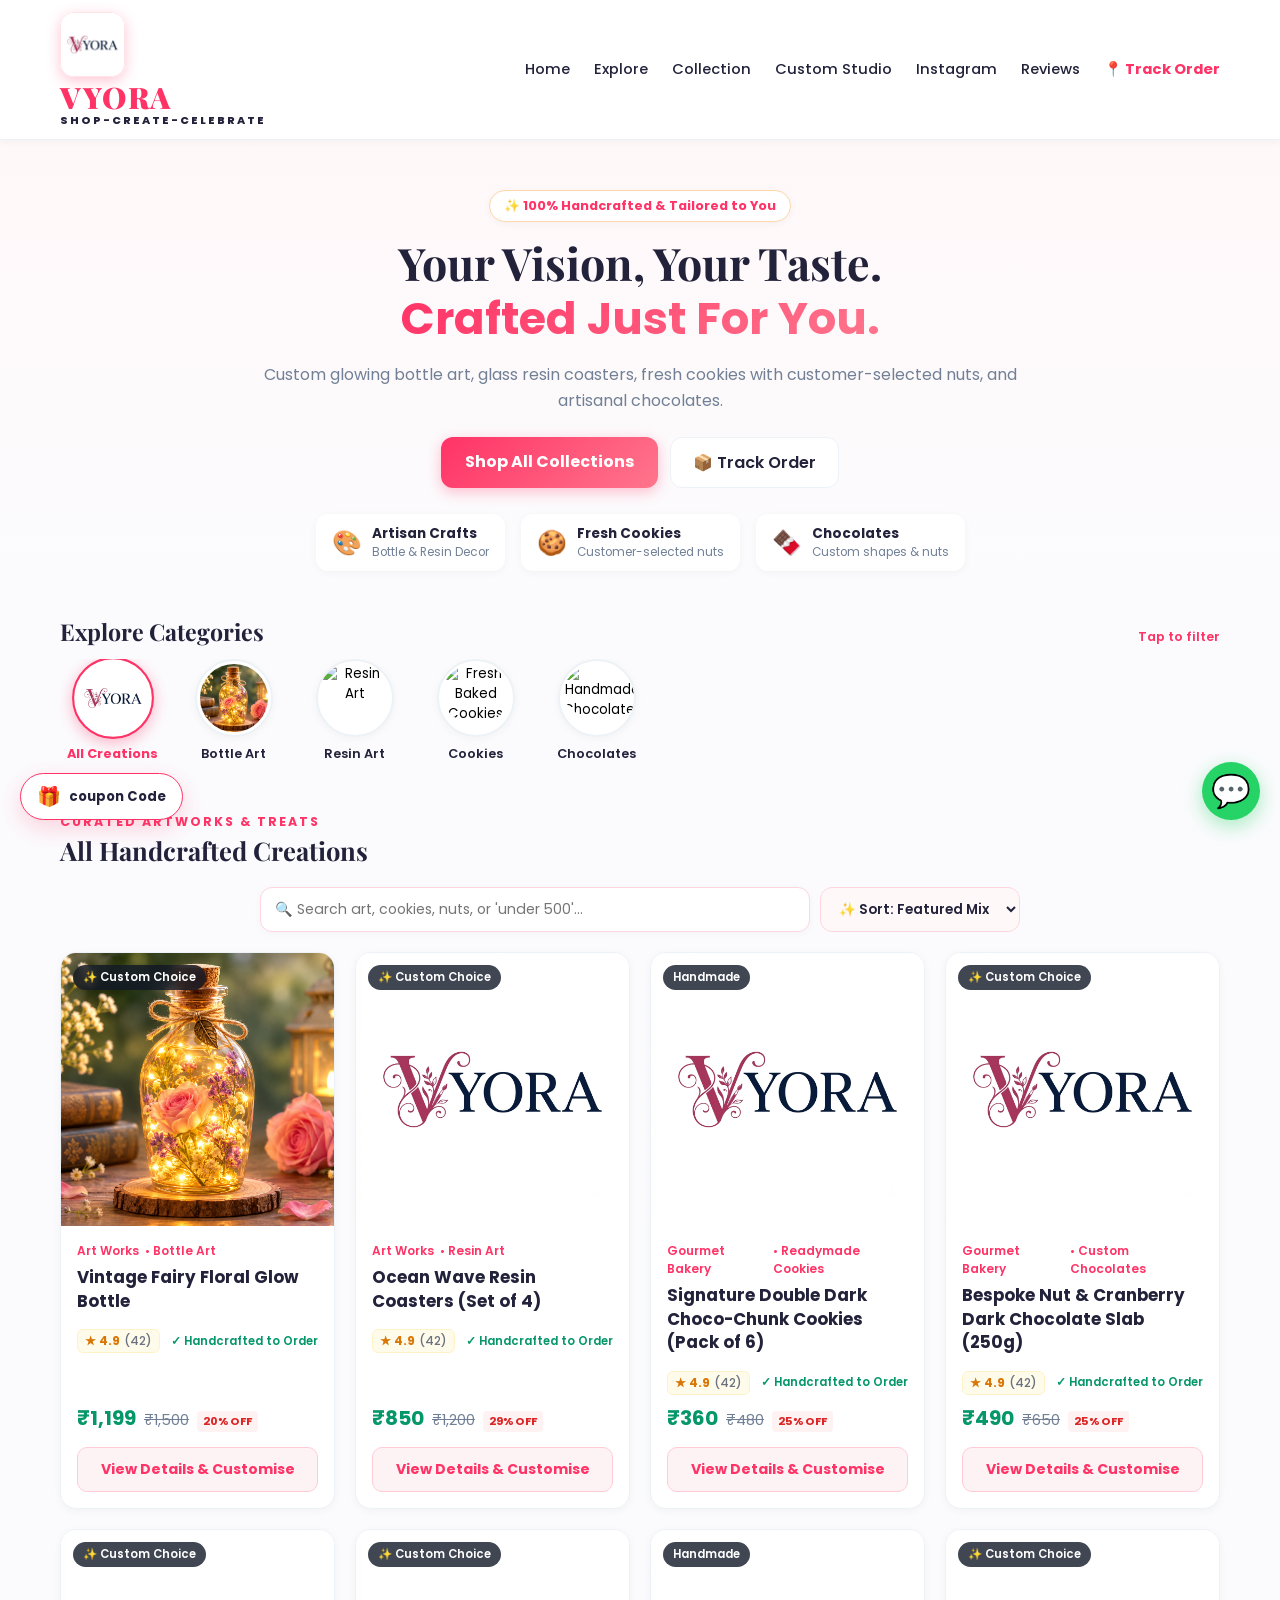
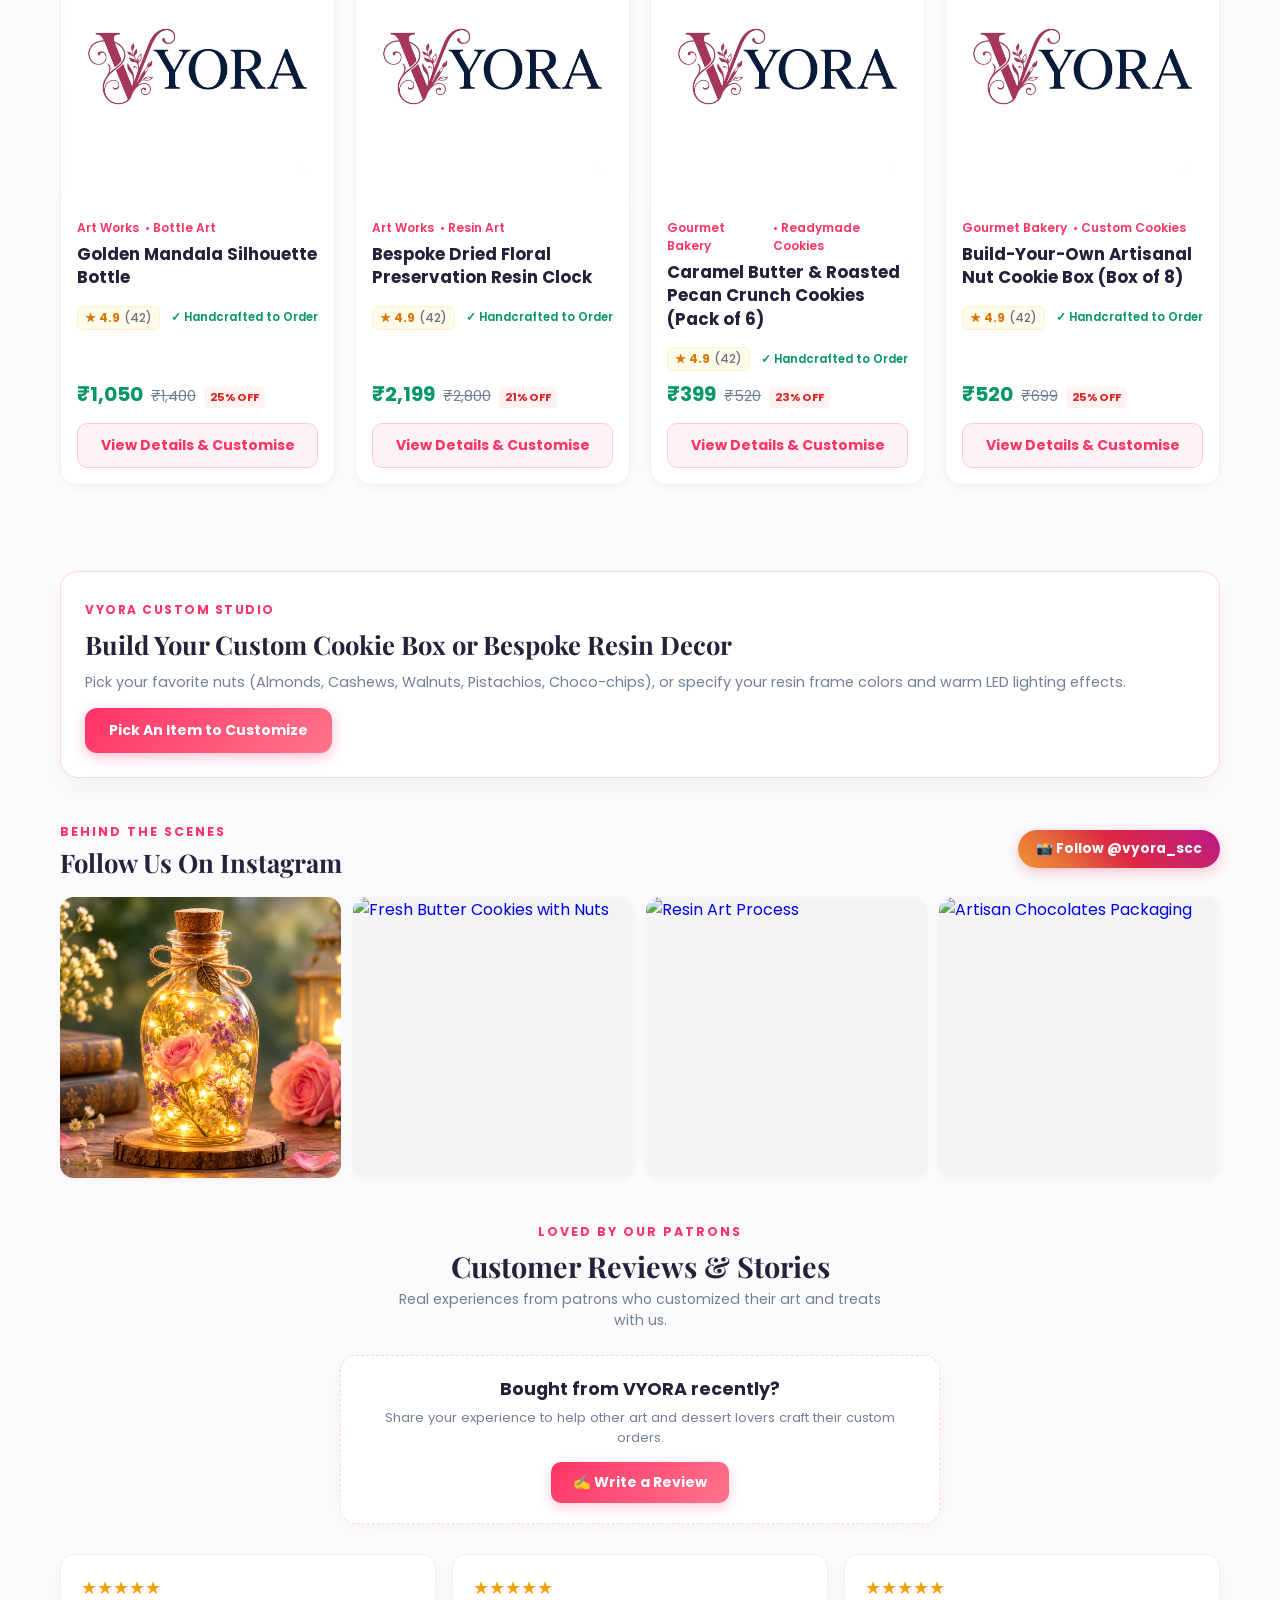
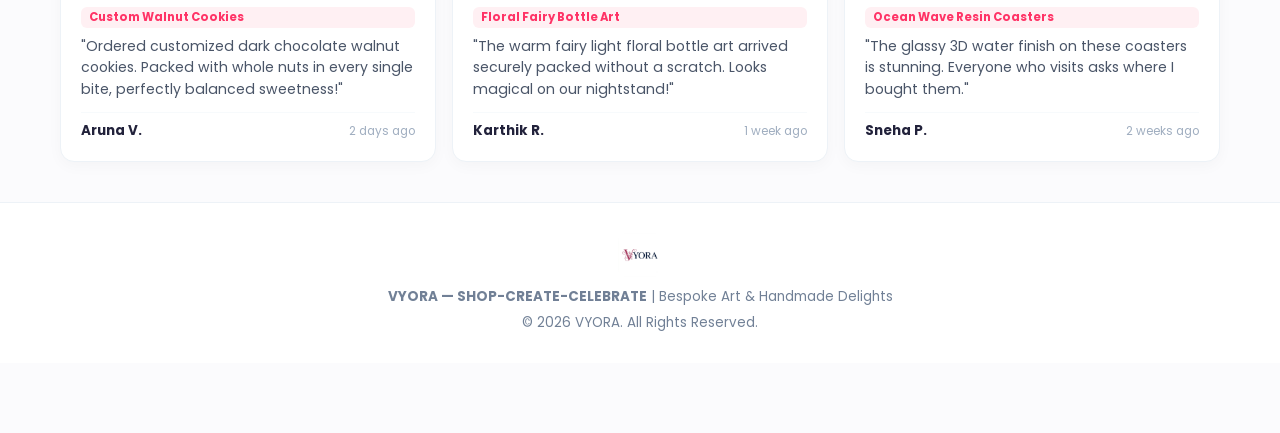
==== commit 0e10ed54: "add live keyword search, under-price filter, and price sorting" ====
--- a/index.html
+++ b/index.html
@@ -277,6 +277,20 @@
       <h2 id="currentCategoryHeading" style="font-family:'Playfair Display',serif; font-size:1.6rem; color:#22223b;">All Handcrafted Creations</h2>
     </div>
 
+    <!-- Live Search & Price Sort Toolbar -->
+    <div style="display: flex; flex-wrap: wrap; gap: 10px; justify-content: space-between; align-items: center; max-width: 760px; margin: 0 auto 20px;">
+      <div style="position: relative; flex: 1; min-width: 220px;">
+        <input type="text" id="storeSearchInput" placeholder="🔍 Search art, cookies, nuts, or 'under 500'..." style="width: 100%; padding: 11px 36px 11px 14px; border: 1.5px solid #ffd6e0; border-radius: 12px; font-size: 0.88rem; outline: none; background: #fff; box-shadow: 0 2px 8px rgba(0,0,0,0.03);" />
+        <button type="button" id="clearStoreSearchBtn" style="display: none; position: absolute; right: 10px; top: 50%; transform: translateY(-50%); background: none; border: none; color: #9ca3af; font-size: 1.1rem; cursor: pointer;">&times;</button>
+      </div>
+
+      <select id="storeSortSelect" style="padding: 11px 14px; border: 1.5px solid #ffd6e0; border-radius: 12px; font-size: 0.85rem; font-weight: 600; color: #22223b; background: #fff8f9; cursor: pointer; outline: none;">
+        <option value="featured">✨ Sort: Featured Mix</option>
+        <option value="price_asc">💰 Price: Low to High</option>
+        <option value="price_desc">💎 Price: High to Low</option>
+      </select>
+    </div>
+    
     <!-- Product Grid -->
     <div class="gallery-grid" id="productGrid"></div>
     <div id="paginationControls" style="display: flex; justify-content: center; align-items: center; gap: 8px; flex-wrap: wrap; margin-top: 26px;"></div>
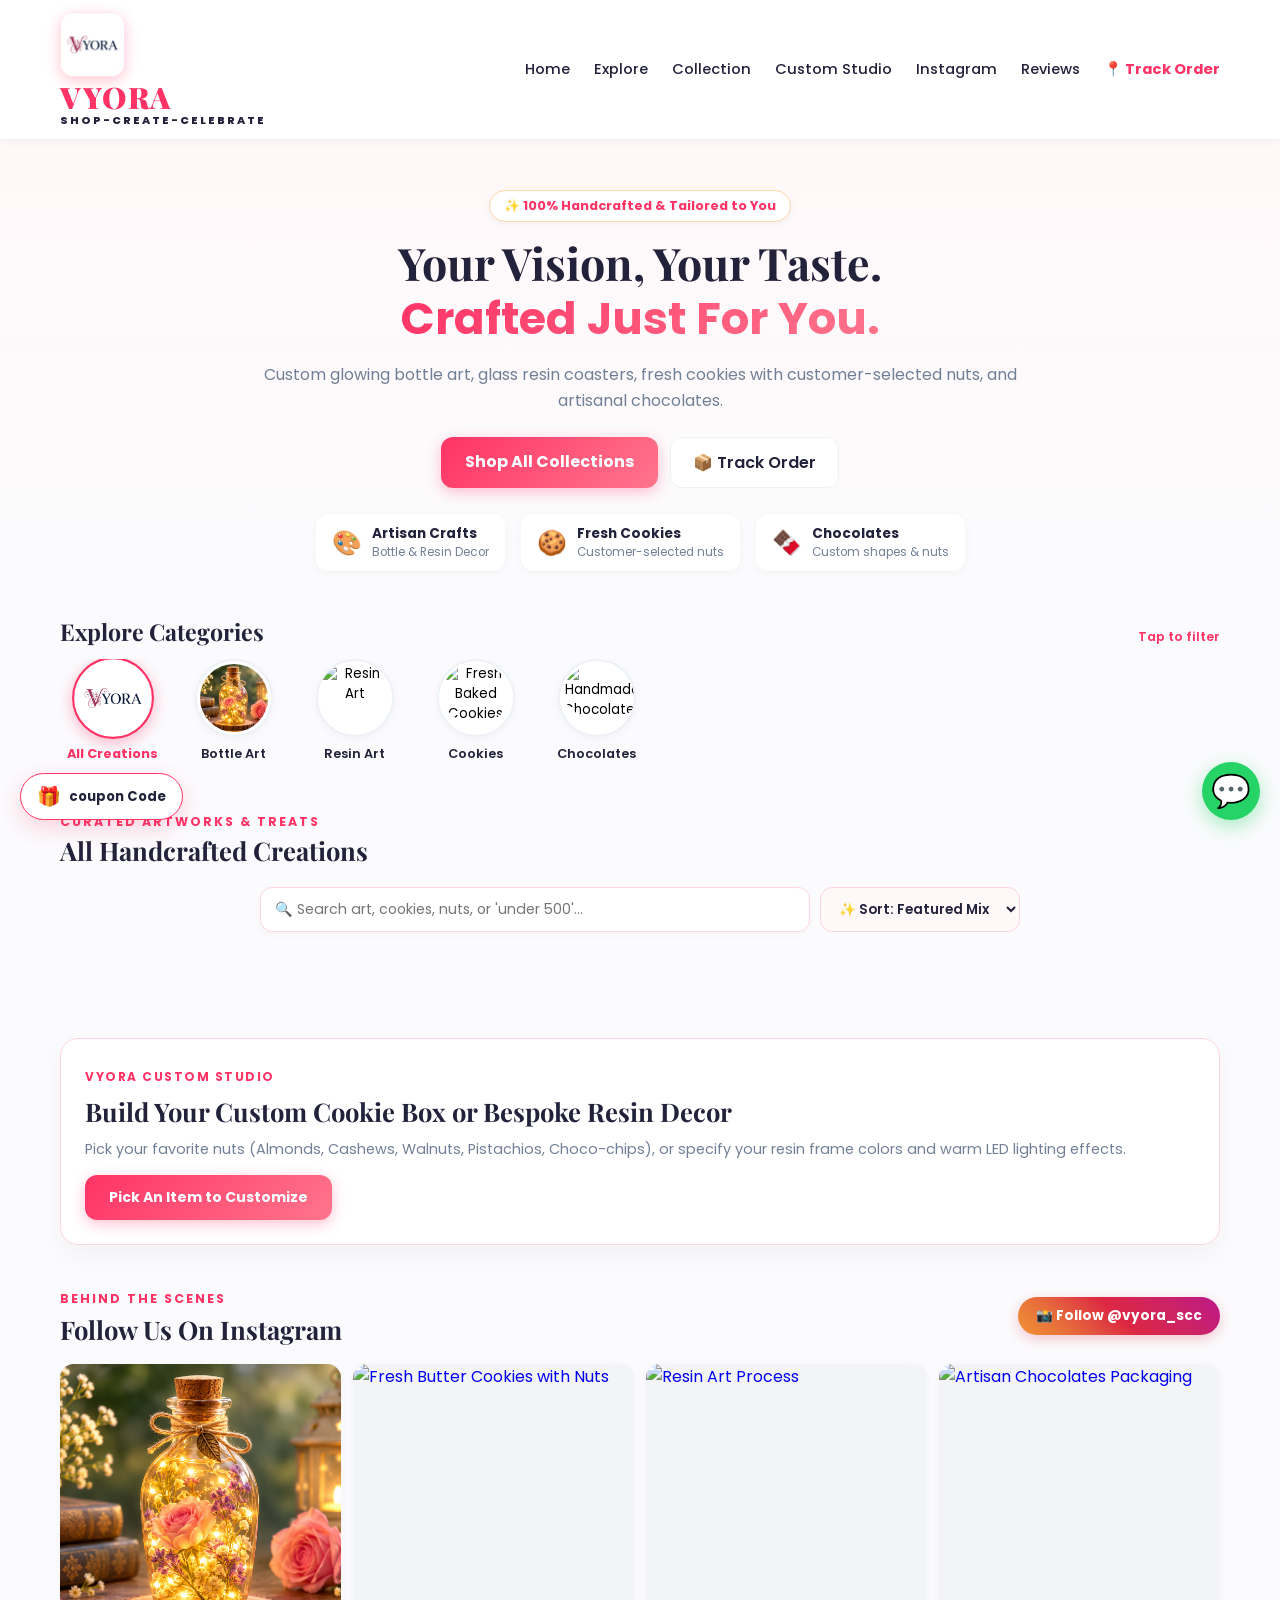
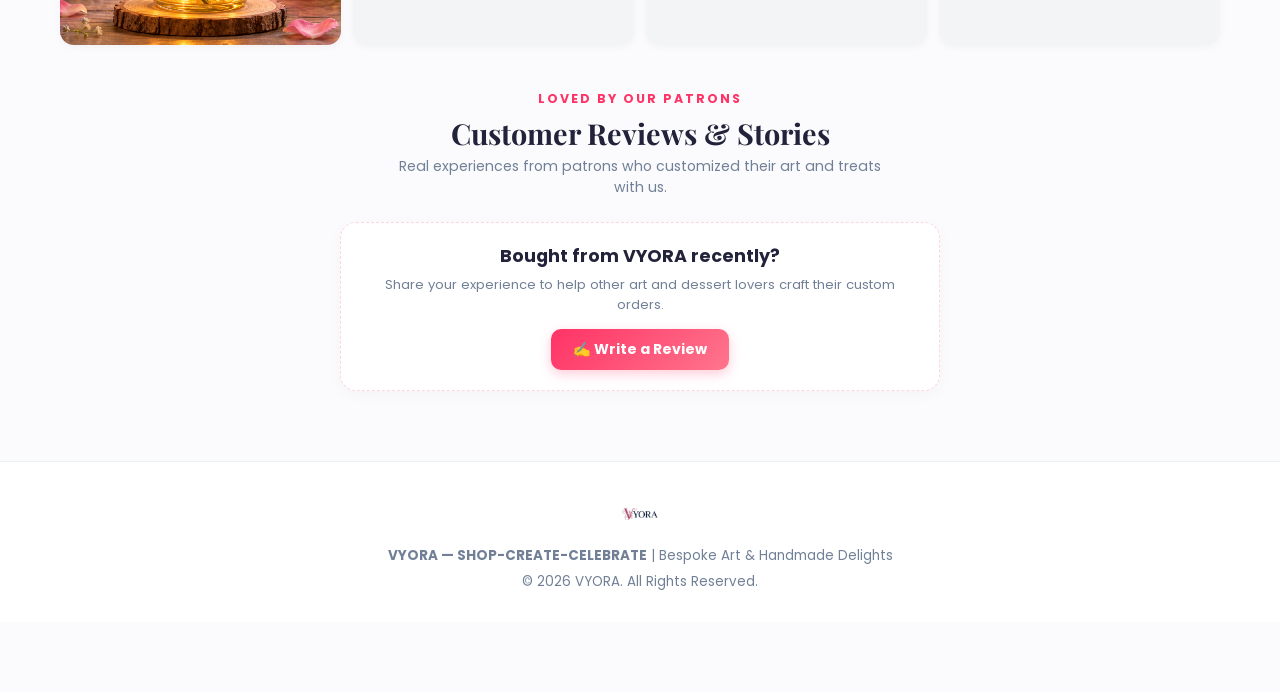
==== commit 6d3fed84: "add dynamic pack size variants and quantity selector with live pricing" ====
--- a/index.html
+++ b/index.html
@@ -290,7 +290,7 @@
         <option value="price_desc">💎 Price: High to Low</option>
       </select>
     </div>
-    
+
     <!-- Product Grid -->
     <div class="gallery-grid" id="productGrid"></div>
     <div id="paginationControls" style="display: flex; justify-content: center; align-items: center; gap: 8px; flex-wrap: wrap; margin-top: 26px;"></div>
@@ -458,6 +458,21 @@
 </details>
 
           <div id="customizationSection">
+            <!-- Dynamic Pack Size / Variant Selector -->
+            <div id="packSizeWrapper" style="display:none; margin-bottom:12px;">
+              <label style="font-size:0.82rem; font-weight:700; color:#2d3748;">📦 Select Pack Size / Variant:</label>
+              <div class="custom-options-grid" id="packSizeOptionsContainer"></div>
+            </div>
+
+            <!-- Quantity Selector -->
+            <div style="display:flex; align-items:center; justify-content:space-between; background:#f9fafb; border:1px solid #e5e7eb; border-radius:10px; padding:8px 12px; margin-bottom:12px;">
+              <span style="font-size:0.82rem; font-weight:700; color:#2d3748;">🔢 Quantity:</span>
+              <div style="display:flex; align-items:center; gap:10px;">
+                <button type="button" id="detailQtyMinusBtn" style="width:28px; height:28px; border-radius:8px; border:1.5px solid #ffd6e0; background:#fff; color:#ff3366; font-weight:800; cursor:pointer;">−</button>
+                <span id="detailQtyDisplay" style="font-size:0.95rem; font-weight:700; color:#22223b; min-width:20px; text-align:center;">1</span>
+                <button type="button" id="detailQtyPlusBtn" style="width:28px; height:28px; border-radius:8px; border:1.5px solid #ffd6e0; background:#fff; color:#059669; font-weight:800; cursor:pointer;">+</button>
+              </div>
+            </div>
             <div id="nutToppingWrapper" style="display:none; margin-bottom:12px;">
               <label style="font-size:0.82rem; font-weight:700; color:#2d3748;">🥜 Select Your Nuts & Toppings:</label>
               <div class="custom-options-grid" id="customOptionsContainer"></div>
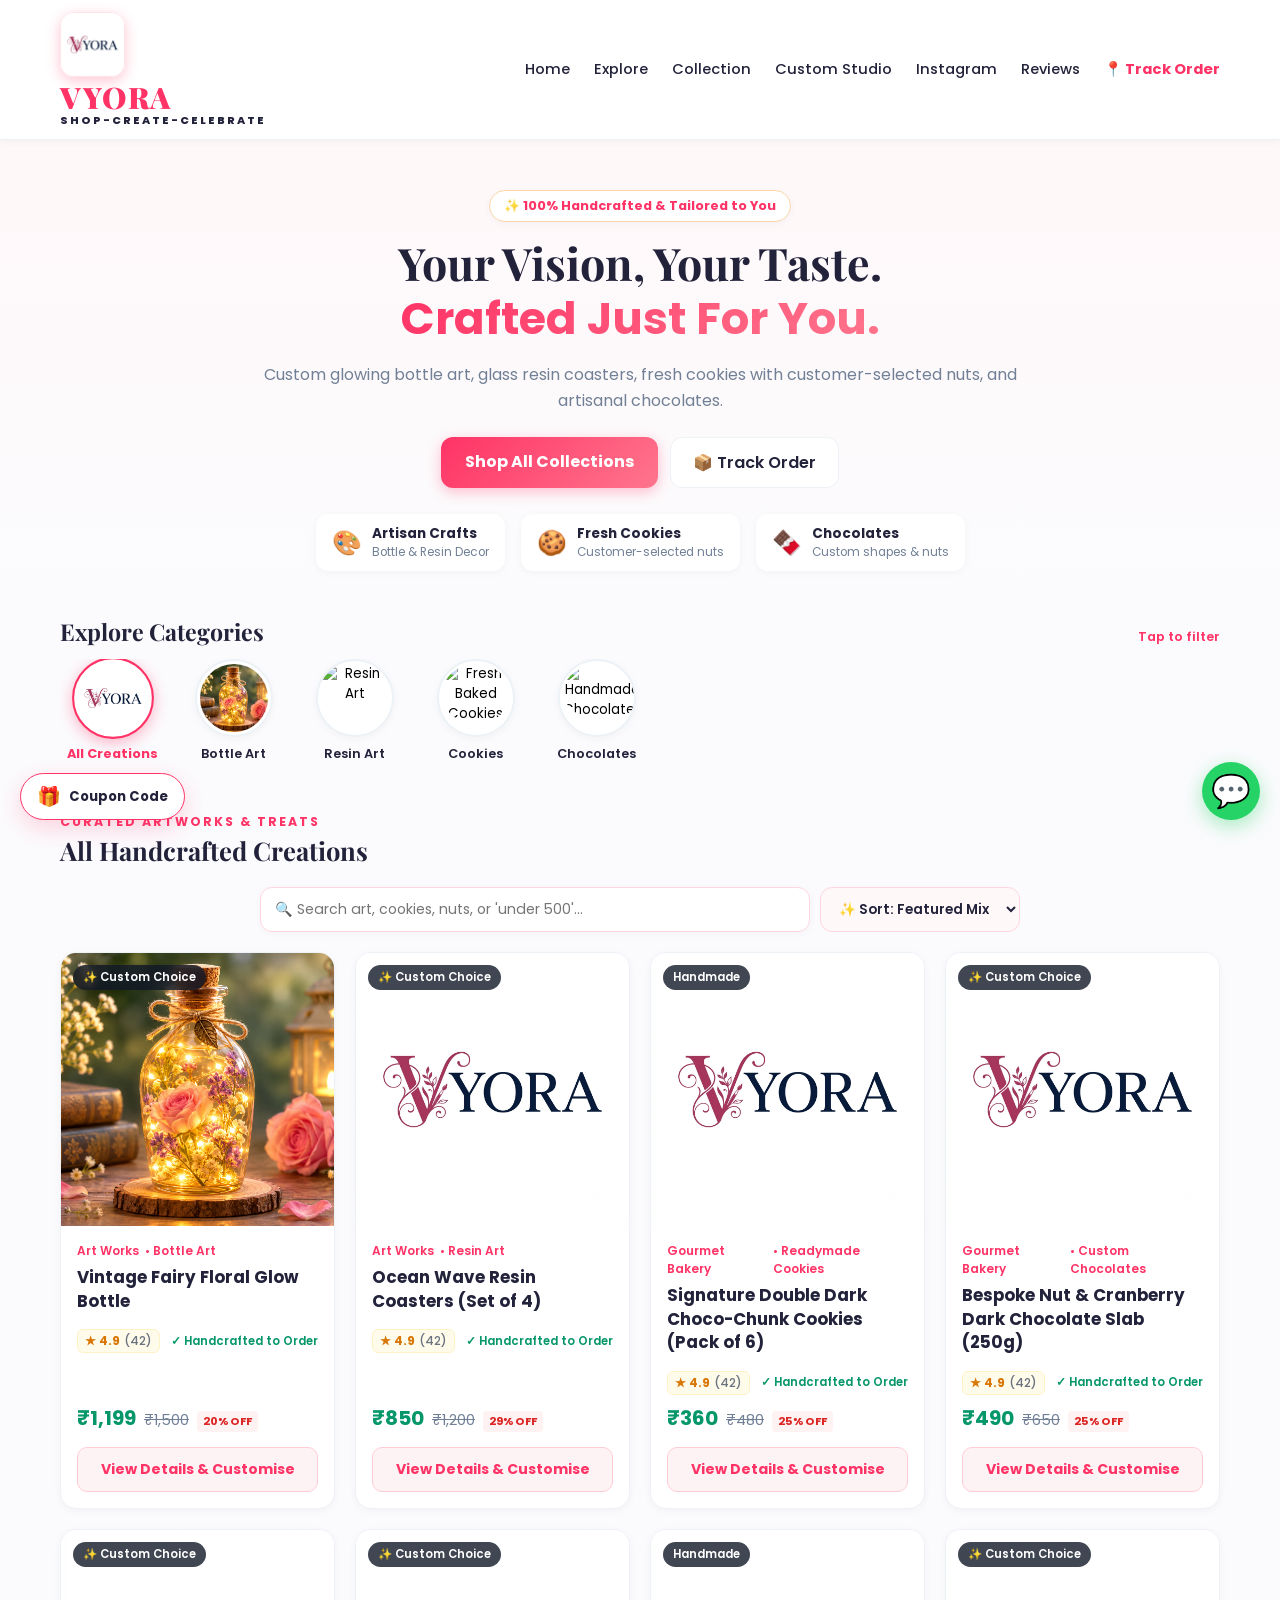
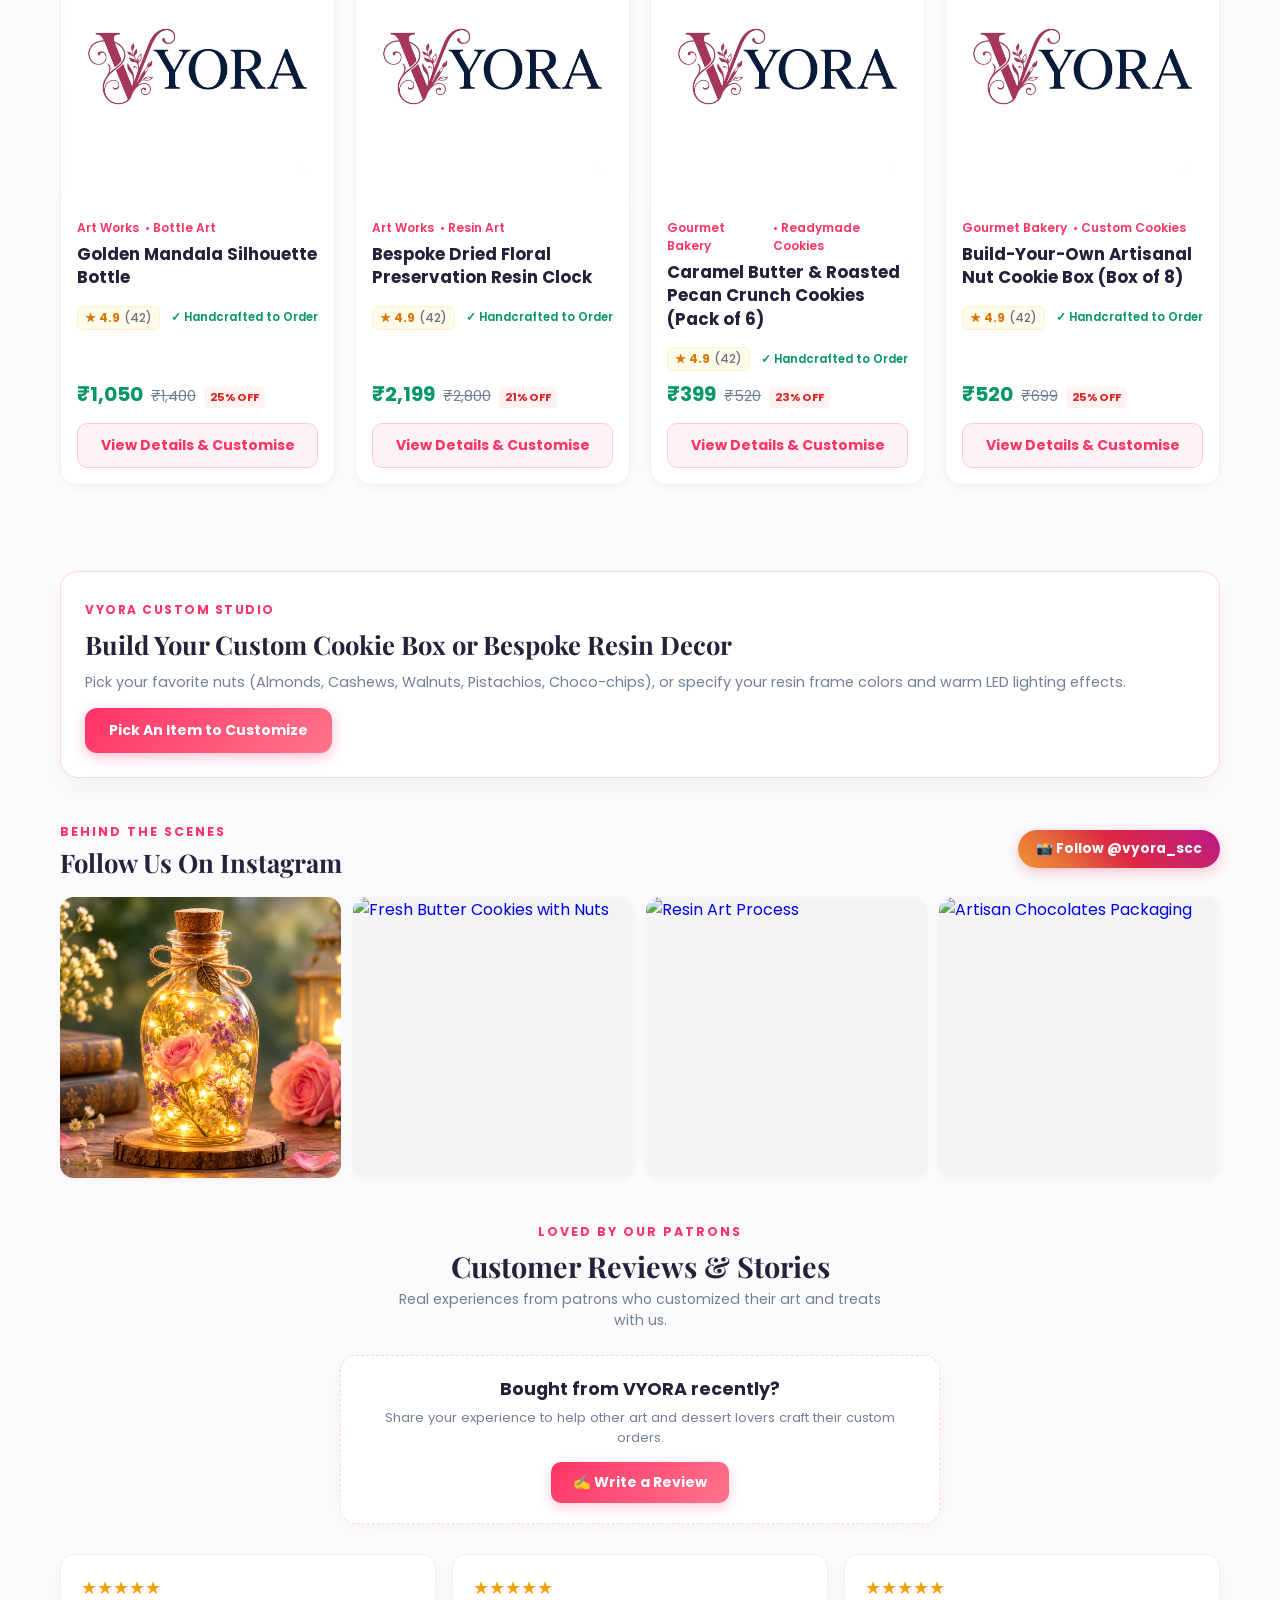
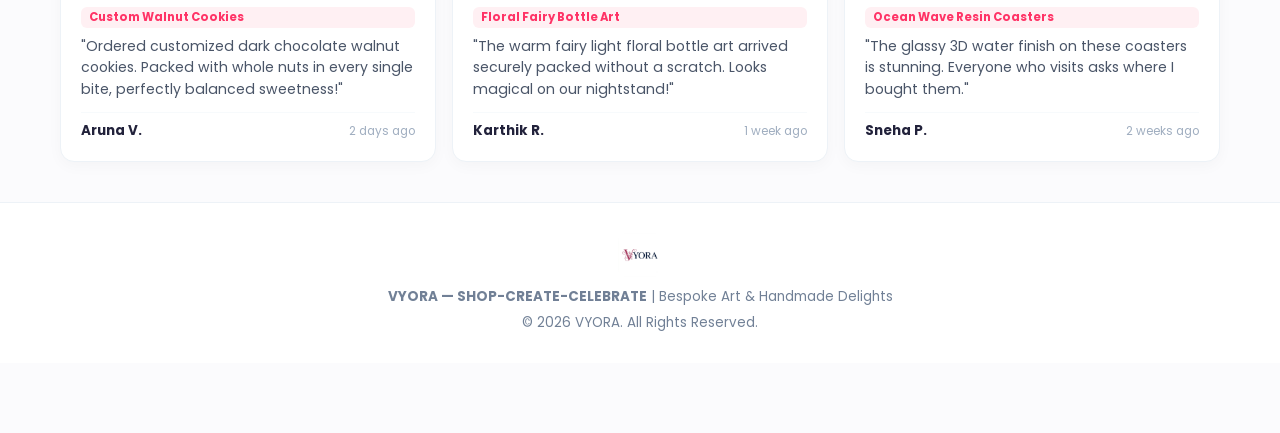
==== commit 6805627f: "show admin promo offer details in voucher popup and apply discount only on checkout apply" ====
--- a/index.html
+++ b/index.html
@@ -769,193 +769,104 @@
   </style>
 
   <script src="script.js"></script>
-<!-- Floating Secret Code Pill -->
+<!-- Floating Promo Coupon Pill -->
 <div id="surpriseOfferPill" 
-     onclick="openSecretPopup()" 
-     style="position: fixed; bottom: 80px; left: 20px; z-index: 999999; background: #ffffff; border: 1.5px solid #ff3366; border-radius: 30px; padding: 8px 16px; display: flex; align-items: center; gap: 8px; box-shadow: 0 8px 24px rgba(255, 51, 102, 0.2); cursor: pointer; pointer-events: auto;">
+     onclick="openVyoraVoucherModal()" 
+     style="position: fixed; bottom: 80px; left: 20px; z-index: 999999; background: #ffffff; border: 1.5px solid #ff3366; border-radius: 30px; padding: 8px 16px; display: flex; align-items: center; gap: 8px; box-shadow: 0 8px 24px rgba(255, 51, 102, 0.2); cursor: pointer;">
   <span style="font-size: 1.2rem;">🎁</span>
-  <span style="font-size: 0.82rem; font-weight: 700; color: #22223b;">coupon Code</span>
+  <span style="font-size: 0.82rem; font-weight: 700; color: #22223b;">Coupon Code</span>
 </div>
 
-<!-- Built-In Secret Code Popup Modal -->
-<div id="vyoraSecretModal" style="display: none; position: fixed; inset: 0; background: rgba(0,0,0,0.6); z-index: 1000000; align-items: center; justify-content: center; padding: 20px; backdrop-filter: blur(4px);">
-  <div style="background: #ffffff; border-radius: 20px; max-width: 360px; width: 100%; padding: 24px; text-align: center; position: relative; box-shadow: 0 20px 40px rgba(0,0,0,0.25);">
-    <button onclick="closeSecretPopup()" style="position: absolute; top: 12px; right: 14px; background: none; border: none; font-size: 20px; color: #666; cursor: pointer;">✕</button>
-    <div style="font-size: 2.5rem; margin-bottom: 8px;">🎁</div>
-    <h3 style="margin: 0 0 6px 0; color: #1a1a1a; font-size: 1.2rem;">Today's Secret Code!</h3>
-    <p style="color: #666; font-size: 0.85rem; margin: 0 0 16px 0;">Apply this code at checkout for a special surprise discount.</p>
+<!-- Single Dynamic Promo Voucher Popup Modal -->
+<div id="voucherModalOverlay" style="display: none; position: fixed; inset: 0; background: rgba(17, 24, 39, 0.65); backdrop-filter: blur(4px); z-index: 1000000; justify-content: center; align-items: center; padding: 20px;">
+  <div style="background: #ffffff; border-radius: 20px; width: 100%; max-width: 380px; text-align: center; padding: 28px 22px; box-shadow: 0 20px 45px rgba(0,0,0,0.25); position: relative;">
+    <button id="closeVoucherModalBtn" type="button" onclick="document.getElementById('voucherModalOverlay').style.display='none'" style="position: absolute; top: 12px; right: 14px; background: none; border: none; font-size: 1.6rem; color: #9ca3af; cursor: pointer; line-height: 1;">&times;</button>
     
-    <div style="background: #fff0f3; border: 1.5px dashed #ff3366; border-radius: 12px; padding: 12px; font-weight: 800; font-size: 1.3rem; letter-spacing: 2px; color: #ff3366; margin-bottom: 16px;" id="popupCodeText">
-      VYORA10
-    </div>
+    <div style="font-size: 2.6rem; margin-bottom: 6px;">🎁</div>
+    <h3 style="font-family: 'Playfair Display', serif; font-size: 1.5rem; color: #22223b; margin-bottom: 6px;">Today's Exclusive Offer!</h3>
     
-    <button onclick="copySecretCode()" id="copyCodeBtn" style="width: 100%; background: #ff3366; color: #fff; border: none; border-radius: 30px; padding: 12px; font-weight: 700; font-size: 0.95rem; cursor: pointer;">
-      Copy Code & Shop
+    <!-- Shows exact Admin Panel discount value & tagline -->
+    <div id="voucherModalOfferBadge" style="display: inline-block; background: #dcfce7; color: #15803d; font-weight: 800; font-size: 0.92rem; padding: 5px 14px; border-radius: 20px; margin-bottom: 8px;">
+      10% OFF
+    </div>
+    <p id="voucherModalTagline" style="font-size: 0.86rem; color: #4b5563; margin-bottom: 16px; line-height: 1.4;">
+      10% OFF on your entire order
+    </p>
+
+    <!-- Promo Code Ticket Display -->
+    <div style="background: #fff0f3; border: 2px dashed #ff3366; border-radius: 12px; padding: 14px; margin-bottom: 18px;">
+      <span style="font-size: 0.72rem; text-transform: uppercase; letter-spacing: 1.5px; font-weight: 700; color: #ff3366; display: block; margin-bottom: 4px;">USE CODE AT CHECKOUT</span>
+      <div id="voucherModalCodeDisplay" style="font-size: 1.6rem; font-weight: 800; letter-spacing: 3px; color: #ff3366;">VYORA10</div>
+    </div>
+
+    <!-- Copy Only (Does NOT auto-apply discount unless customer clicks Apply in checkout) -->
+    <button id="copyVoucherOnlyBtn" type="button" onclick="copyVyoraVoucherCode()" style="width: 100%; background: linear-gradient(135deg, #ff3366, #ff758c); color: #ffffff; border: none; padding: 12px 18px; border-radius: 30px; font-weight: 700; font-size: 0.95rem; cursor: pointer; box-shadow: 0 4px 14px rgba(255, 51, 102, 0.3);">
+      📋 Copy Code & Shop
     </button>
+    <div id="voucherCopiedToast" style="display: none; color: #059669; font-size: 0.82rem; font-weight: 700; margin-top: 10px;">
+      ✅ Code copied! Paste & click "Apply" in the order form to get your discount.
+    </div>
   </div>
 </div>
 
+<!-- Floating Payment Failure / Status Toast -->
+<div id="paymentStatusToast" style="display: none; position: fixed; top: 20px; left: 50%; transform: translateX(-50%); background: #fee2e2; border: 1.5px solid #f87171; color: #b91c1c; padding: 12px 20px; border-radius: 30px; font-size: 0.86rem; font-weight: 700; box-shadow: 0 10px 25px rgba(0,0,0,0.15); z-index: 100000; align-items: center; gap: 8px; text-align: center; max-width: 90vw;">
+  <span style="font-size: 1.1rem;">⚠️</span>
+  <span id="paymentStatusToastMsg">Payment Failed or Cancelled. Please retry or choose Cash on Delivery.</span>
+</div>
+
 <script>
-function openSecretPopup() {
-  // Check if admin saved a custom code in localStorage, otherwise use VYORA10
-  const savedCode = localStorage.getItem('secretPromoCode') || localStorage.getItem('todaySecretCode') || 'VYORA10';
-  const codeEl = document.getElementById('popupCodeText');
-  if (codeEl) codeEl.innerText = savedCode;
-  
-  const modal = document.getElementById('vyoraSecretModal');
+function openVyoraVoucherModal() {
+  const promo = typeof getStorePromoSettings === 'function'
+    ? getStorePromoSettings()
+    : { enabled: true, code: "VYORA10", type: "percent", value: 10, label: "10% OFF on your entire order" };
+
+  if (!promo.enabled) return;
+
+  const badgeEl = document.getElementById('voucherModalOfferBadge');
+  const taglineEl = document.getElementById('voucherModalTagline');
+  const codeEl = document.getElementById('voucherModalCodeDisplay');
+  const toastEl = document.getElementById('voucherCopiedToast');
+  const copyBtn = document.getElementById('copyVoucherOnlyBtn');
+
+  const offerSummary = promo.type === 'flat'
+    ? `FLAT ₹${promo.value} OFF`
+    : `${promo.value}% OFF`;
+
+  if (badgeEl) badgeEl.textContent = offerSummary;
+  if (taglineEl) taglineEl.textContent = promo.label || `${offerSummary} on your order`;
+  if (codeEl) codeEl.textContent = promo.code;
+  if (toastEl) toastEl.style.display = 'none';
+  if (copyBtn) {
+    copyBtn.textContent = '📋 Copy Code & Shop';
+    copyBtn.style.background = 'linear-gradient(135deg, #ff3366, #ff758c)';
+  }
+
+  const modal = document.getElementById('voucherModalOverlay');
   if (modal) modal.style.display = 'flex';
 }
 
-function closeSecretPopup() {
-  const modal = document.getElementById('vyoraSecretModal');
-  if (modal) modal.style.display = 'none';
+function copyVyoraVoucherCode() {
+  const codeEl = document.getElementById('voucherModalCodeDisplay');
+  const toastEl = document.getElementById('voucherCopiedToast');
+  const copyBtn = document.getElementById('copyVoucherOnlyBtn');
+  const code = codeEl ? codeEl.textContent.trim() : '';
+
+  if (navigator.clipboard && navigator.clipboard.writeText) {
+    navigator.clipboard.writeText(code).catch(() => {});
+  }
+
+  if (copyBtn) {
+    copyBtn.textContent = 'Copied to Clipboard! ✓';
+    copyBtn.style.background = '#059669';
+  }
+  if (toastEl) toastEl.style.display = 'block';
+
+  setTimeout(() => {
+    const modal = document.getElementById('voucherModalOverlay');
+    if (modal) modal.style.display = 'none';
+  }, 1100);
 }
-
-function copySecretCode() {
-  const code = document.getElementById('popupCodeText').innerText.trim();
-  navigator.clipboard.writeText(code).then(() => {
-    const btn = document.getElementById('copyCodeBtn');
-    btn.innerText = 'Copied to Clipboard! ✓';
-    btn.style.background = '#2b9348';
-    setTimeout(() => {
-      closeSecretPopup();
-      btn.innerText = 'Copy Code & Shop';
-      btn.style.background = '#ff3366';
-    }, 1200);
-  });
-}
-</script>
- <!-- ========================================== -->
-  <!-- 🎁 SECRET VOUCHER POPUP MODAL (VYORA)      -->
-  <!-- ========================================== -->
-  <div id="voucherModalOverlay" style="display: none; position: fixed; inset: 0; background: rgba(17, 24, 39, 0.65); backdrop-filter: blur(4px); z-index: 99999; justify-content: center; align-items: center; padding: 20px;">
-    <div style="background: #ffffff; border-radius: 20px; width: 100%; max-width: 380px; text-align: center; padding: 28px 22px; box-shadow: 0 20px 45px rgba(0,0,0,0.25); position: relative;">
-      
-      <!-- Close Button -->
-      <button id="closeVoucherModalBtn" type="button" style="position: absolute; top: 12px; right: 14px; background: none; border: none; font-size: 1.6rem; color: #9ca3af; cursor: pointer; line-height: 1;">&times;</button>
-      
-      <div style="font-size: 2.8rem; margin-bottom: 6px;">🎉</div>
-      <h3 style="font-family: 'Playfair Display', serif; font-size: 1.5rem; color: #22223b; margin-bottom: 6px;">Today's Exclusive Gift!</h3>
-      <p id="voucherModalTagline" style="font-size: 0.88rem; color: #6b7280; margin-bottom: 18px; line-height: 1.4;">
-        Apply this promo code at checkout to unlock savings on your order.
-      </p>
-
-      <!-- Promo Code Ticket Display -->
-      <div style="background: #fff0f3; border: 2px dashed #ff3366; border-radius: 12px; padding: 14px; margin-bottom: 18px;">
-        <span style="font-size: 0.72rem; text-transform: uppercase; letter-spacing: 1.5px; font-weight: 700; color: #ff3366; display: block; margin-bottom: 4px;">PROMO CODE</span>
-        <div id="voucherModalCodeDisplay" style="font-size: 1.6rem; font-weight: 800; letter-spacing: 3px; color: #ff3366;">VYORA10</div>
-      </div>
-
-      <!-- Action Button -->
-      <button id="applyVoucherAutoBtn" type="button" style="width: 100%; background: linear-gradient(135deg, #ff3366, #ff758c); color: #ffffff; border: none; padding: 12px 18px; border-radius: 10px; font-weight: 700; font-size: 0.95rem; cursor: pointer; box-shadow: 0 4px 14px rgba(255, 51, 102, 0.3);">
-        📋 Copy & Apply Discount
-      </button>
-      <div id="voucherCopiedToast" style="display: none; color: #059669; font-size: 0.82rem; font-weight: 700; margin-top: 10px;">
-        ✅ Code applied! You're ready to checkout.
-      </div>
-    </div>
-  </div>
-
-  <script>
-    // Bulletproof direct modal opener
-    function openVyoraVoucherModal() {
-      let promo = { enabled: true, code: "VYORA10", label: "10% OFF on your entire order" };
-      try {
-        const stored = localStorage.getItem('vyora_promo_settings');
-        if (stored) {
-          promo = JSON.parse(stored);
-        }
-      } catch (err) {}
-
-      // If intentionally turned OFF in admin, do not open
-      if (promo.enabled === false) {
-        alert("No discount promo is currently active.");
-        return;
-      }
-
-      const modal = document.getElementById('voucherModalOverlay');
-      const codeDisplay = document.getElementById('voucherModalCodeDisplay');
-      const tagline = document.getElementById('voucherModalTagline');
-      const toast = document.getElementById('voucherCopiedToast');
-
-      if (codeDisplay) codeDisplay.textContent = promo.code || "VYORA10";
-      if (tagline) tagline.textContent = promo.label || "Special discount at checkout!";
-      if (toast) toast.style.display = "none";
-
-      if (modal) {
-        modal.style.display = "flex";
-      }
-    }
-
-    // Modal Close
-    document.addEventListener("DOMContentLoaded", function() {
-      const closeBtn = document.getElementById('closeVoucherModalBtn');
-      const modal = document.getElementById('voucherModalOverlay');
-      const autoBtn = document.getElementById('applyVoucherAutoBtn');
-      const toast = document.getElementById('voucherCopiedToast');
-
-      if (closeBtn && modal) {
-        closeBtn.onclick = function() { modal.style.display = 'none'; };
-        modal.onclick = function(e) {
-          if (e.target === modal) modal.style.display = 'none';
-        };
-      }
-
-      if (autoBtn) {
-        autoBtn.onclick = function() {
-          let code = "VYORA10";
-          try {
-            const stored = localStorage.getItem('vyora_promo_settings');
-            if (stored) code = JSON.parse(stored).code || "VYORA10";
-          } catch(e) {}
-
-          // Copy to clipboard
-          if (navigator.clipboard) {
-            navigator.clipboard.writeText(code).catch(function(){});
-          }
-
-          // Fill into checkout coupon input if present
-          const input = document.getElementById('couponInput');
-          if (input) {
-            input.value = code;
-          }
-
-          // Trigger promo calculation if function exists
-          if (typeof applyStorePromo === 'function') {
-            applyStorePromo(code);
-          }
-
-          if (toast) toast.style.display = 'block';
-
-          setTimeout(function() {
-            if (modal) modal.style.display = 'none';
-          }, 1000);
-        };
-      }
-    });
-  </script>
-  <!-- Floating Payment Failure / Status Toast -->
-  <div id="paymentStatusToast" style="display: none; position: fixed; top: 20px; left: 50%; transform: translateX(-50%); background: #fee2e2; border: 1.5px solid #f87171; color: #b91c1c; padding: 12px 20px; border-radius: 30px; font-size: 0.86rem; font-weight: 700; box-shadow: 0 10px 25px rgba(0,0,0,0.15); z-index: 100000; align-items: center; gap: 8px; text-align: center; max-width: 90vw;">
-    <span style="font-size: 1.1rem;">⚠️</span>
-    <span id="paymentStatusToastMsg">Payment Failed or Cancelled. Please retry or choose Cash on Delivery.</span>
-  </div>
-  <script>
-// Auto-hide Secret Code Pill when Checkout / Order Modal is visible
-setInterval(() => {
-  const secretPill = document.getElementById('surpriseOfferPill');
-  if (!secretPill) return;
-
-  // Search for any active checkout/order containers
-  const checkoutOpen = document.querySelector(
-    '.checkout-modal.active, #checkoutModal[style*="display: block"], #checkoutModal[style*="display: flex"], #orderFormModal[style*="display: flex"], .modal-overlay.active'
-  );
-
-  if (checkoutOpen) {
-    secretPill.style.display = 'none';
-  } else {
-    secretPill.style.display = 'flex';
-  }
-}, 300);
 </script>
 </body>
 </html>
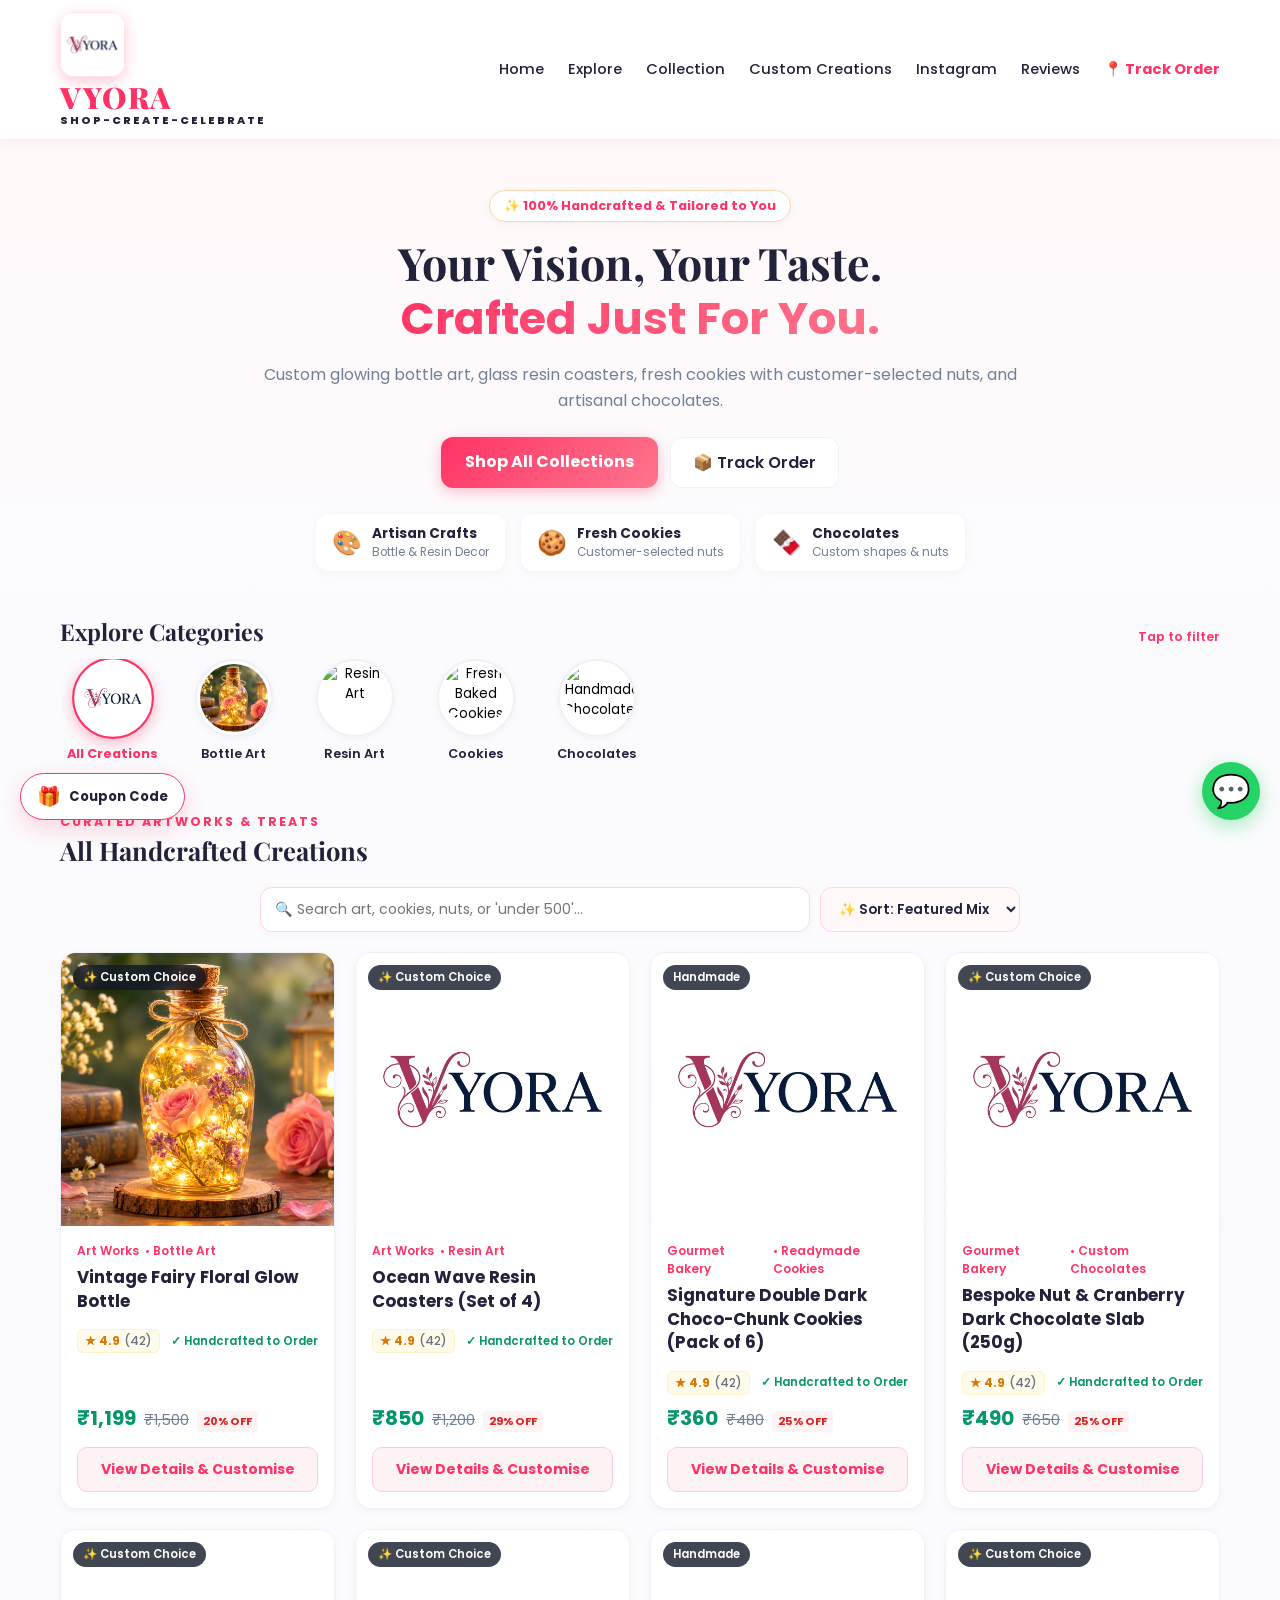
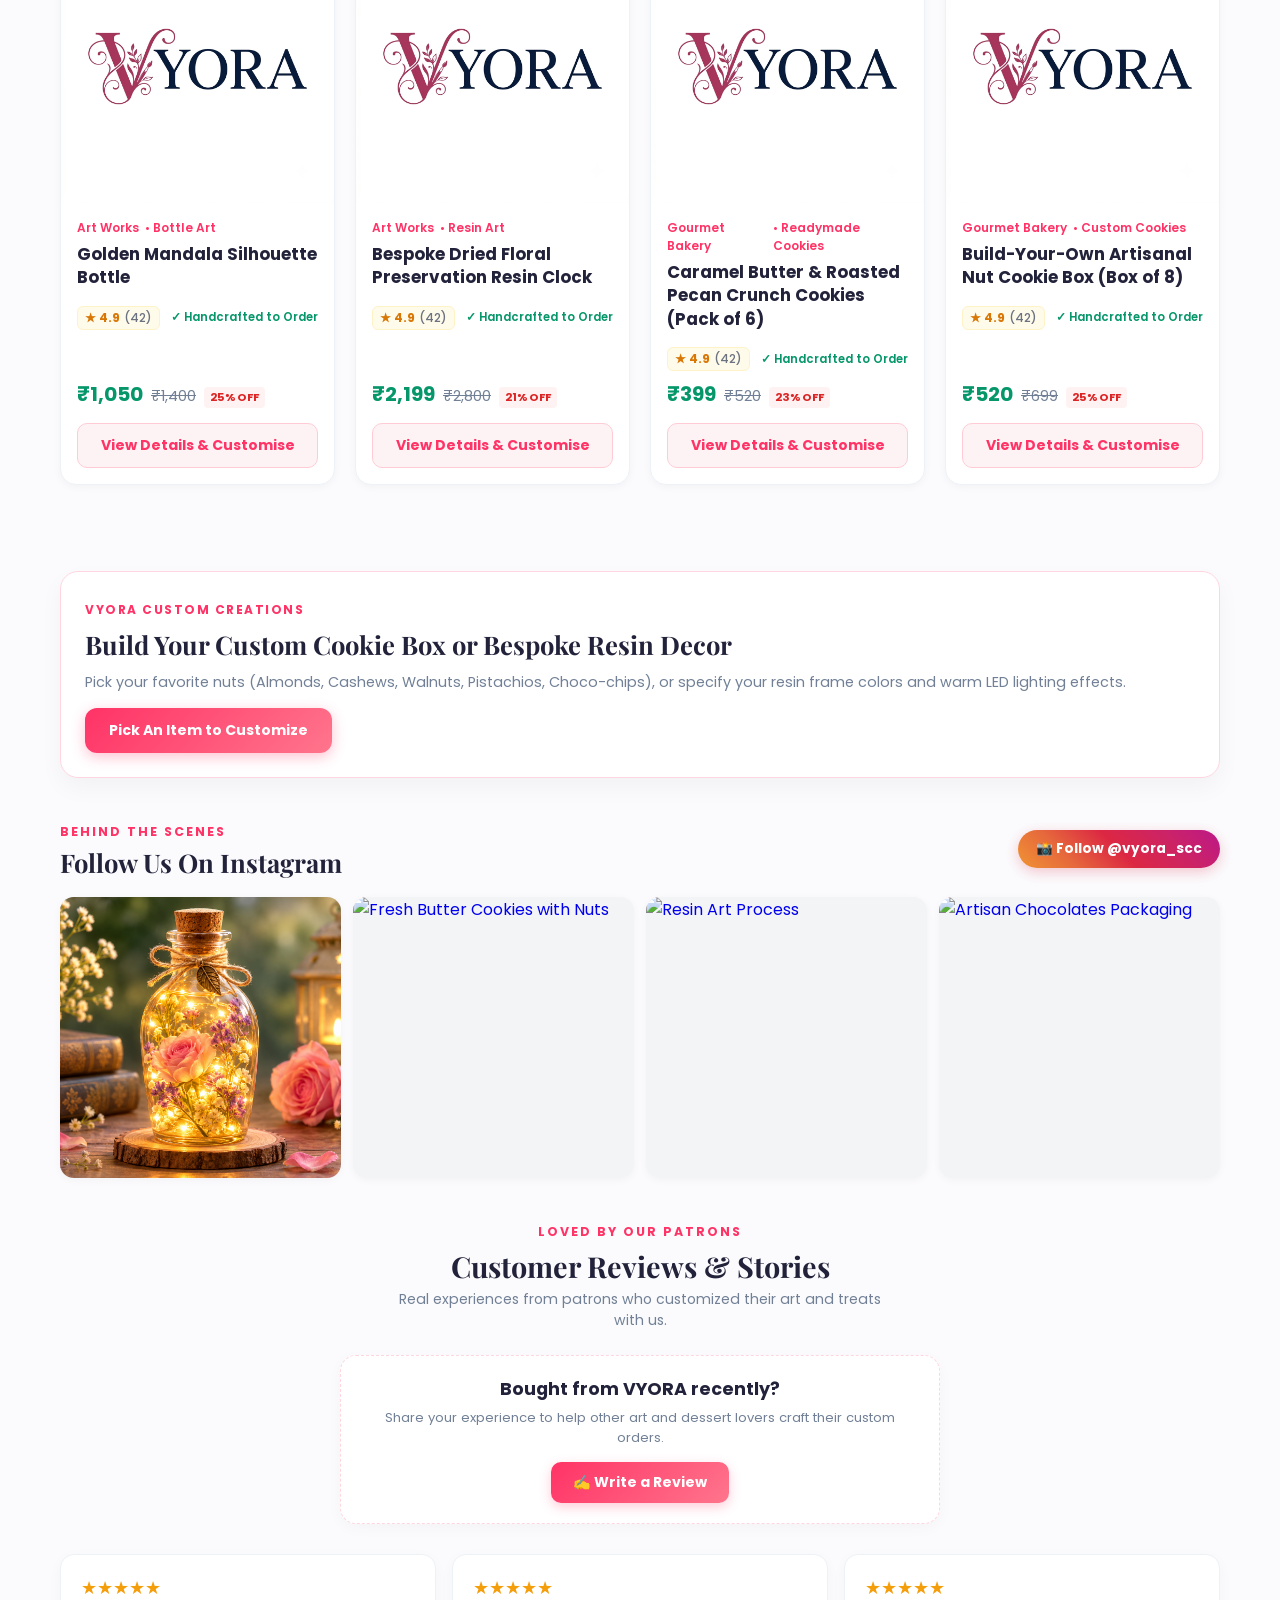
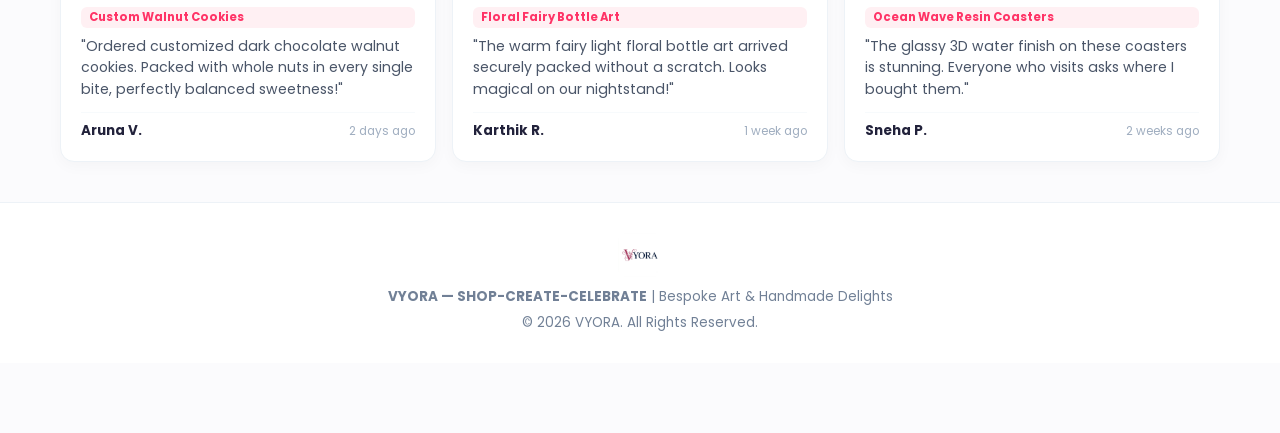
==== commit bf381dea: "remove studio wording to reflect homecrafted VYORA brand" ====
--- a/index.html
+++ b/index.html
@@ -43,7 +43,7 @@
     "@context": "https://schema.org",
     "@type": "OnlineStore",
     "name": "VYORA",
-    "alternateName": "VYORA Studio",
+    "alternateName": "VYORA",
     "description": "Bespoke handcrafted bottle art, crystal resin decor, fresh custom-baked cookies, and artisanal chocolates.",
     "url": "https://vyora-scc.vercel.app/",
     "logo": "https://vyora-scc.vercel.app/images/logo1.png",
@@ -89,7 +89,7 @@
         <a href="#home">Home</a>
         <a href="#categoriesSection">Explore</a>
         <a href="#store">Collection</a>
-        <a href="#customSection">Custom Studio</a>
+        <a href="#customSection">Custom Creations</a>
         <a href="#instagramSection">Instagram</a>
         <a href="#reviews">Reviews</a>
         <a href="javascript:void(0)" id="openTrackModalBtn" style="color: #ff3366; font-weight: 700;">📍 Track Order</a>
@@ -106,7 +106,7 @@
       <a href="#home" class="mobile-nav-item">🏠 Home</a>
       <a href="#categoriesSection" class="mobile-nav-item">✨ Browse Departments</a>
       <a href="#store" class="mobile-nav-item">🛍️ Full Collection</a>
-      <a href="#customSection" class="mobile-nav-item">🎨 Custom Studio</a>
+      <a href="#customSection" class="mobile-nav-item">🎨 Custom Creations</a>
       <a href="#instagramSection" class="mobile-nav-item">📸 Instagram Reels & Crafts</a>
       <a href="#reviews" class="mobile-nav-item">⭐ Customer Reviews</a>
       <a href="javascript:void(0)" id="mobileTrackOrderLink" class="mobile-nav-item" style="color: #ff3366; font-weight: 700;">📍 Track Existing Order</a>
@@ -299,7 +299,7 @@
   <!-- Customization Feature Banner -->
   <section class="custom-spotlight" id="customSection" style="max-width:1200px; margin:20px auto; padding:0 20px;">
     <div style="background:#ffffff; border:1px solid #ffd6e0; border-radius:18px; padding:24px; box-shadow:0 10px 25px rgba(0,0,0,0.04);">
-      <span style="font-size:0.75rem; font-weight:700; color:#ff3366; text-transform:uppercase; letter-spacing:1.5px;">VYORA CUSTOM STUDIO</span>
+      <span style="font-size:0.75rem; font-weight:700; color:#ff3366; text-transform:uppercase; letter-spacing:1.5px;">VYORA CUSTOM CREATIONS</span>
       <h2 style="font-family:'Playfair Display',serif; font-size:1.6rem; color:#22223b; margin:6px 0 10px;">Build Your Custom Cookie Box or Bespoke Resin Decor</h2>
       <p style="font-size:0.9rem; color:#718096; line-height:1.6; margin-bottom:14px;">
         Pick your favorite nuts (Almonds, Cashews, Walnuts, Pistachios, Choco-chips), or specify your resin frame colors and warm LED lighting effects.
@@ -338,7 +338,7 @@
       <a href="https://instagram.com/vyora_scc" target="_blank" rel="noopener noreferrer" class="insta-item">
         <img src="https://images.unsplash.com/photo-1541701494587-cb58502866ab?auto=format&fit=crop&w=600&q=80" alt="Resin Art Process" />
         <div class="insta-overlay">
-          <span>🌊 Studio Pour</span>
+          <span>🌊 Resin Pour</span>
         </div>
       </a>
 
@@ -625,7 +625,7 @@
               <option value="40" data-name="Local City (0-15 km)">🛵 Local City (Within 10–15 km) — +₹40</option>
               <option value="70" data-name="State Courier" selected>📦 Regional / Within State Courier — +₹70</option>
               <option value="130" data-name="Pan-India Express">✈️ Pan-India Express (Fragile Safe) — +₹130</option>
-              <option value="0" data-name="Self Pickup">🏬 Self Pickup at Studio — ₹0 Free</option>
+              <option value="0" data-name="Self Pickup">🏬 Local Self Pickup (Kakinada) — ₹0 Free</option>
             </select>
           </div>
 
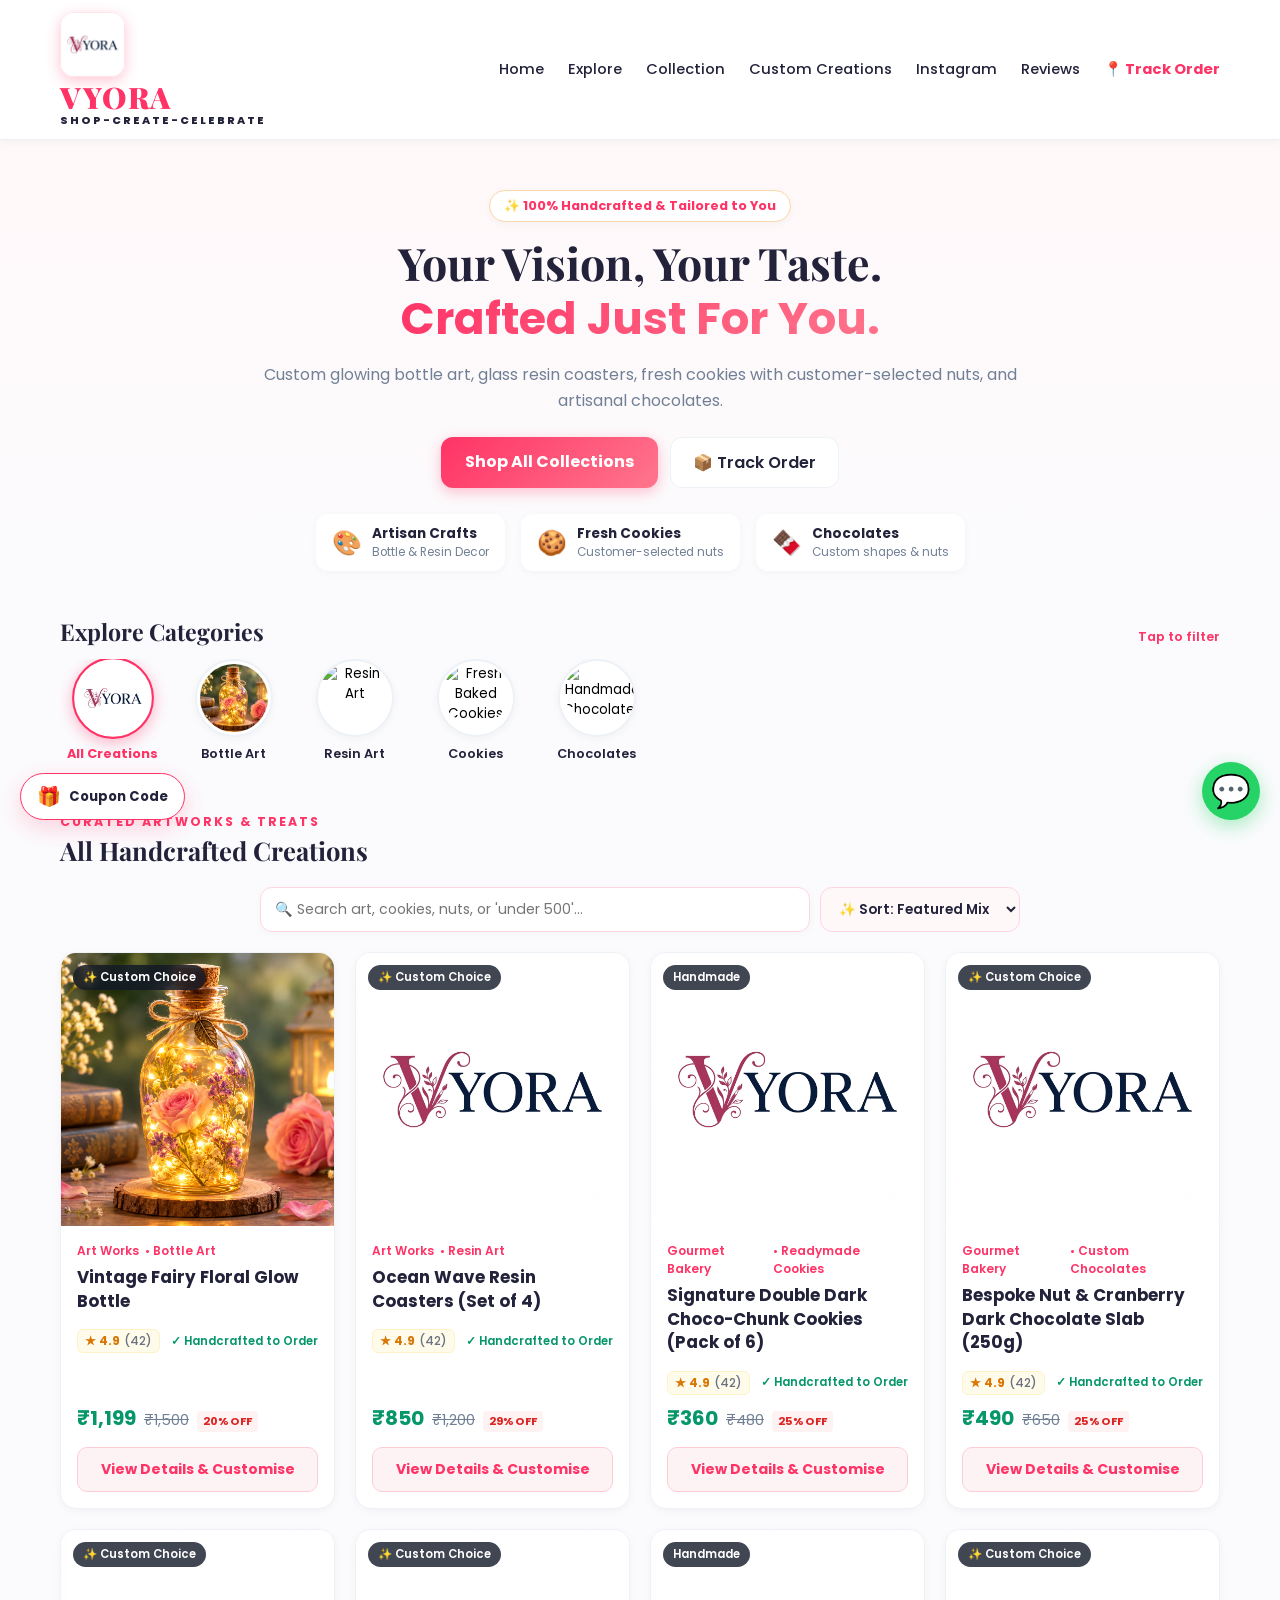
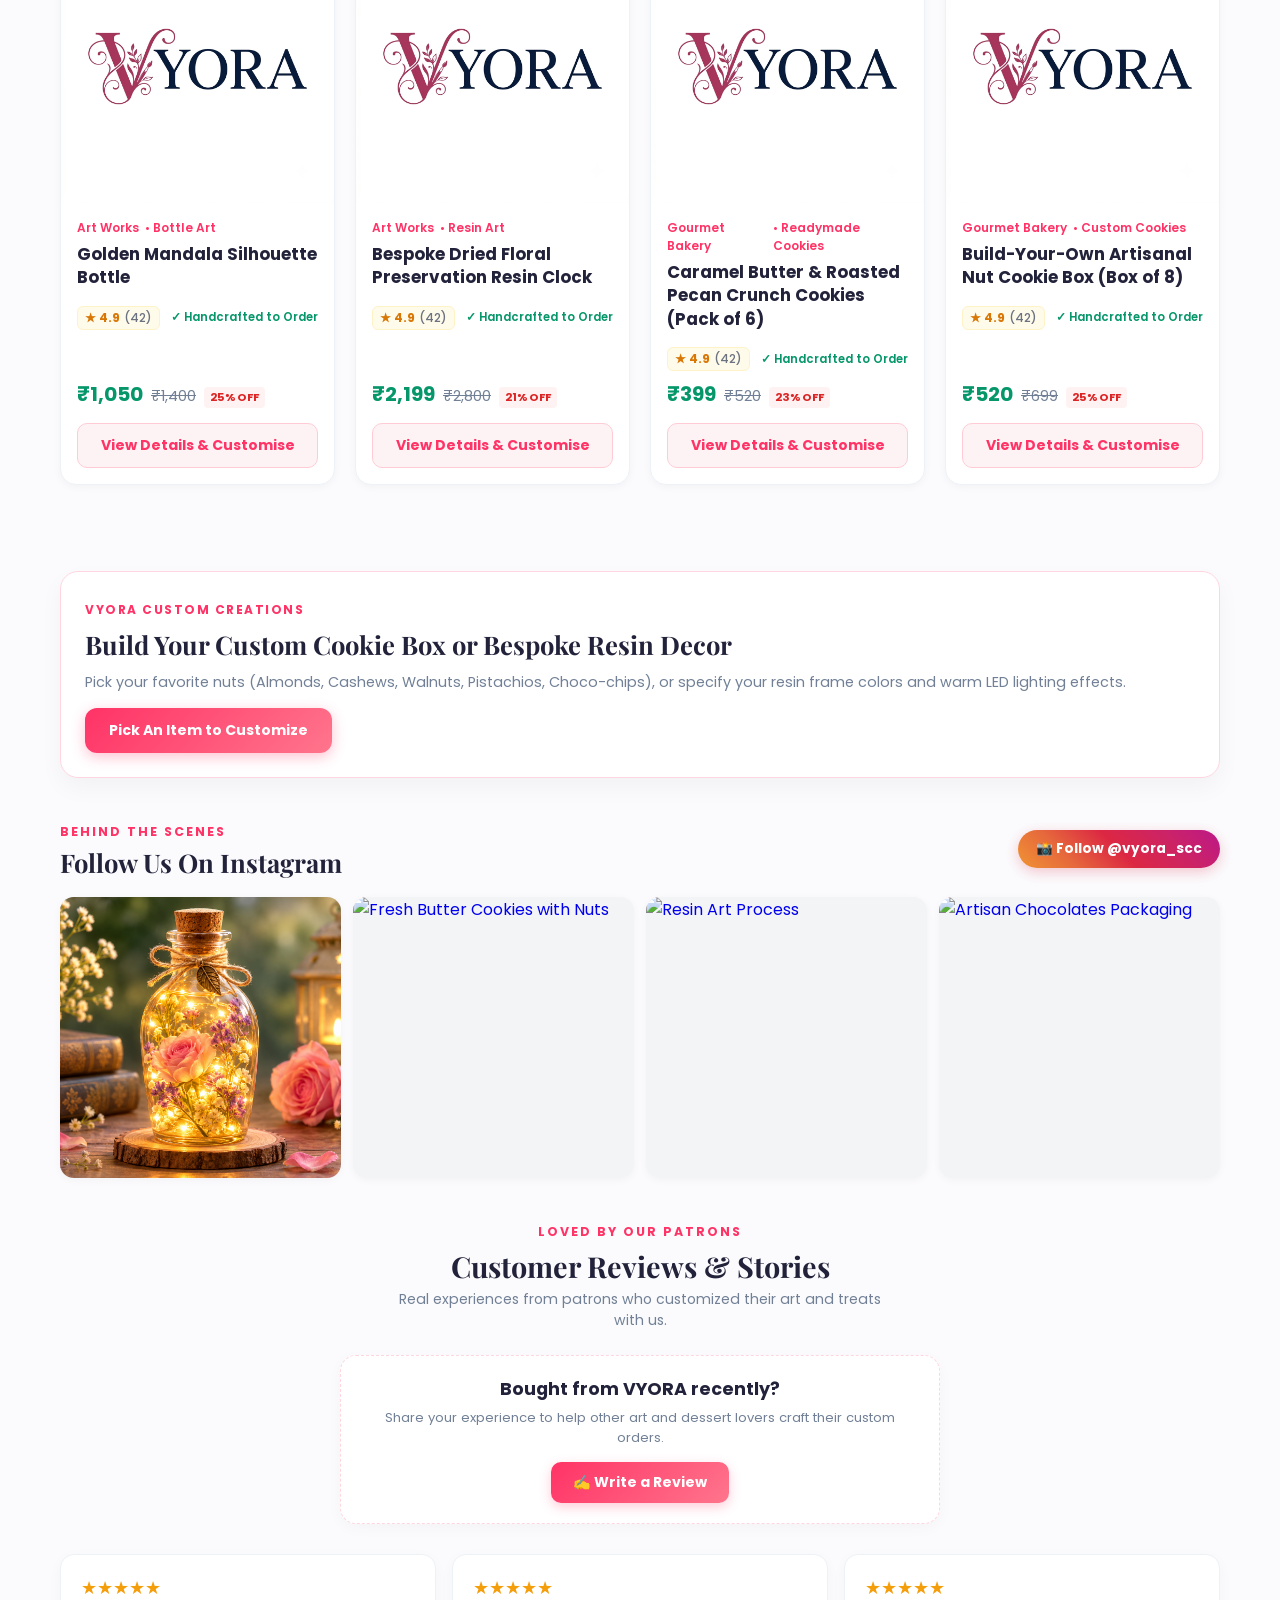
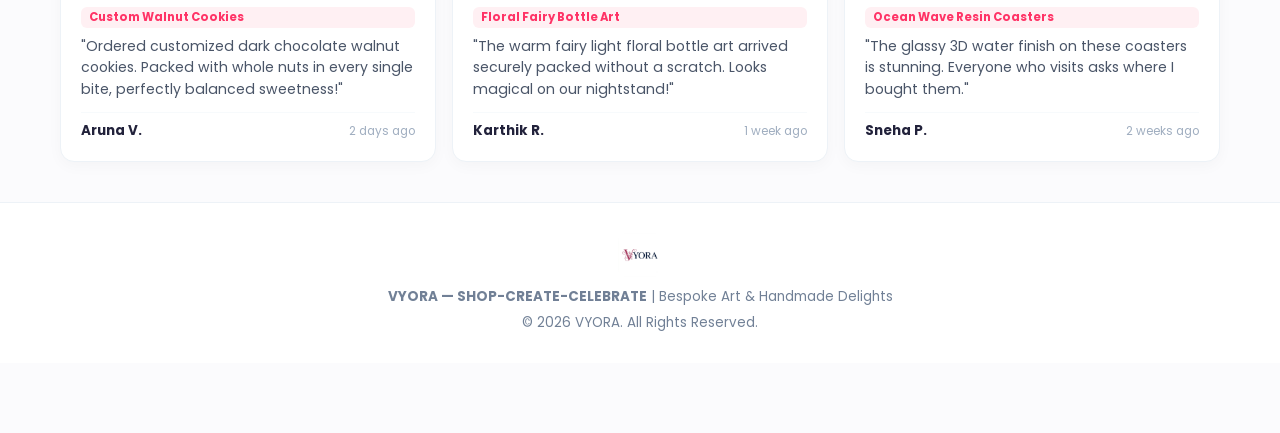
==== commit 3fb7cb16: "add repeat buyer autofill, sold out toggle, and one-tap tracker reorder" ====
--- a/index.html
+++ b/index.html
@@ -502,7 +502,10 @@
               <div id="liveSummaryText">Standard Configuration</div>
             </div>
           </div>
-
+          
+          <div id="modalSoldOutBanner" style="display:none; background:#fee2e2; border:1.5px solid #fca5a5; color:#b91c1c; padding:12px; border-radius:12px; font-size:0.86rem; font-weight:700; text-align:center; margin-bottom:10px;">
+            🚫 Currently Sold Out / Restocking Soon — Tap WhatsApp below to pre-book the next batch!
+          </div>
           <div style="display:flex; flex-direction:column; gap:8px;">
             <button type="button" id="addToCartModalBtn" style="width:100%; padding:13px; font-size:0.95rem; font-weight:700; background:#fff0f3; color:#ff3366; border:1.5px solid #ff3366; border-radius:12px; cursor:pointer;">
               🛒 Add to Cart (Combine Items)
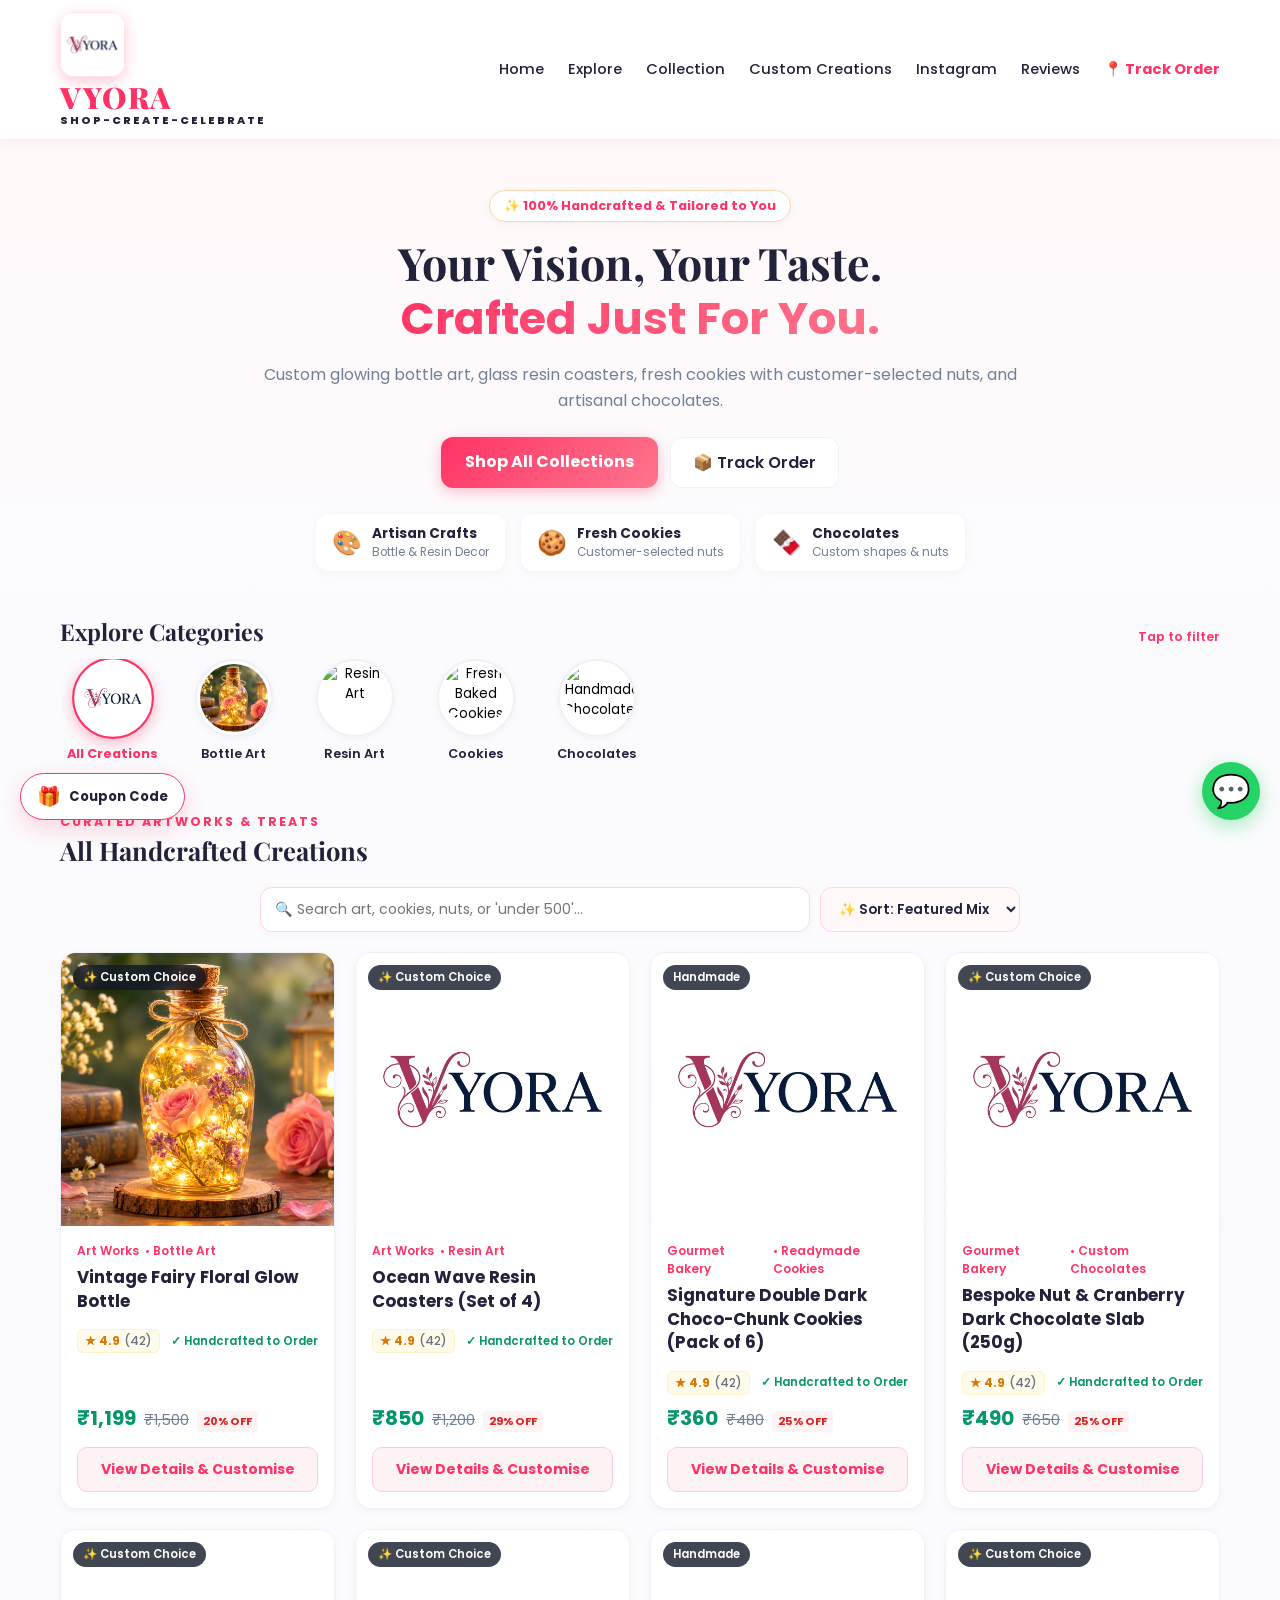
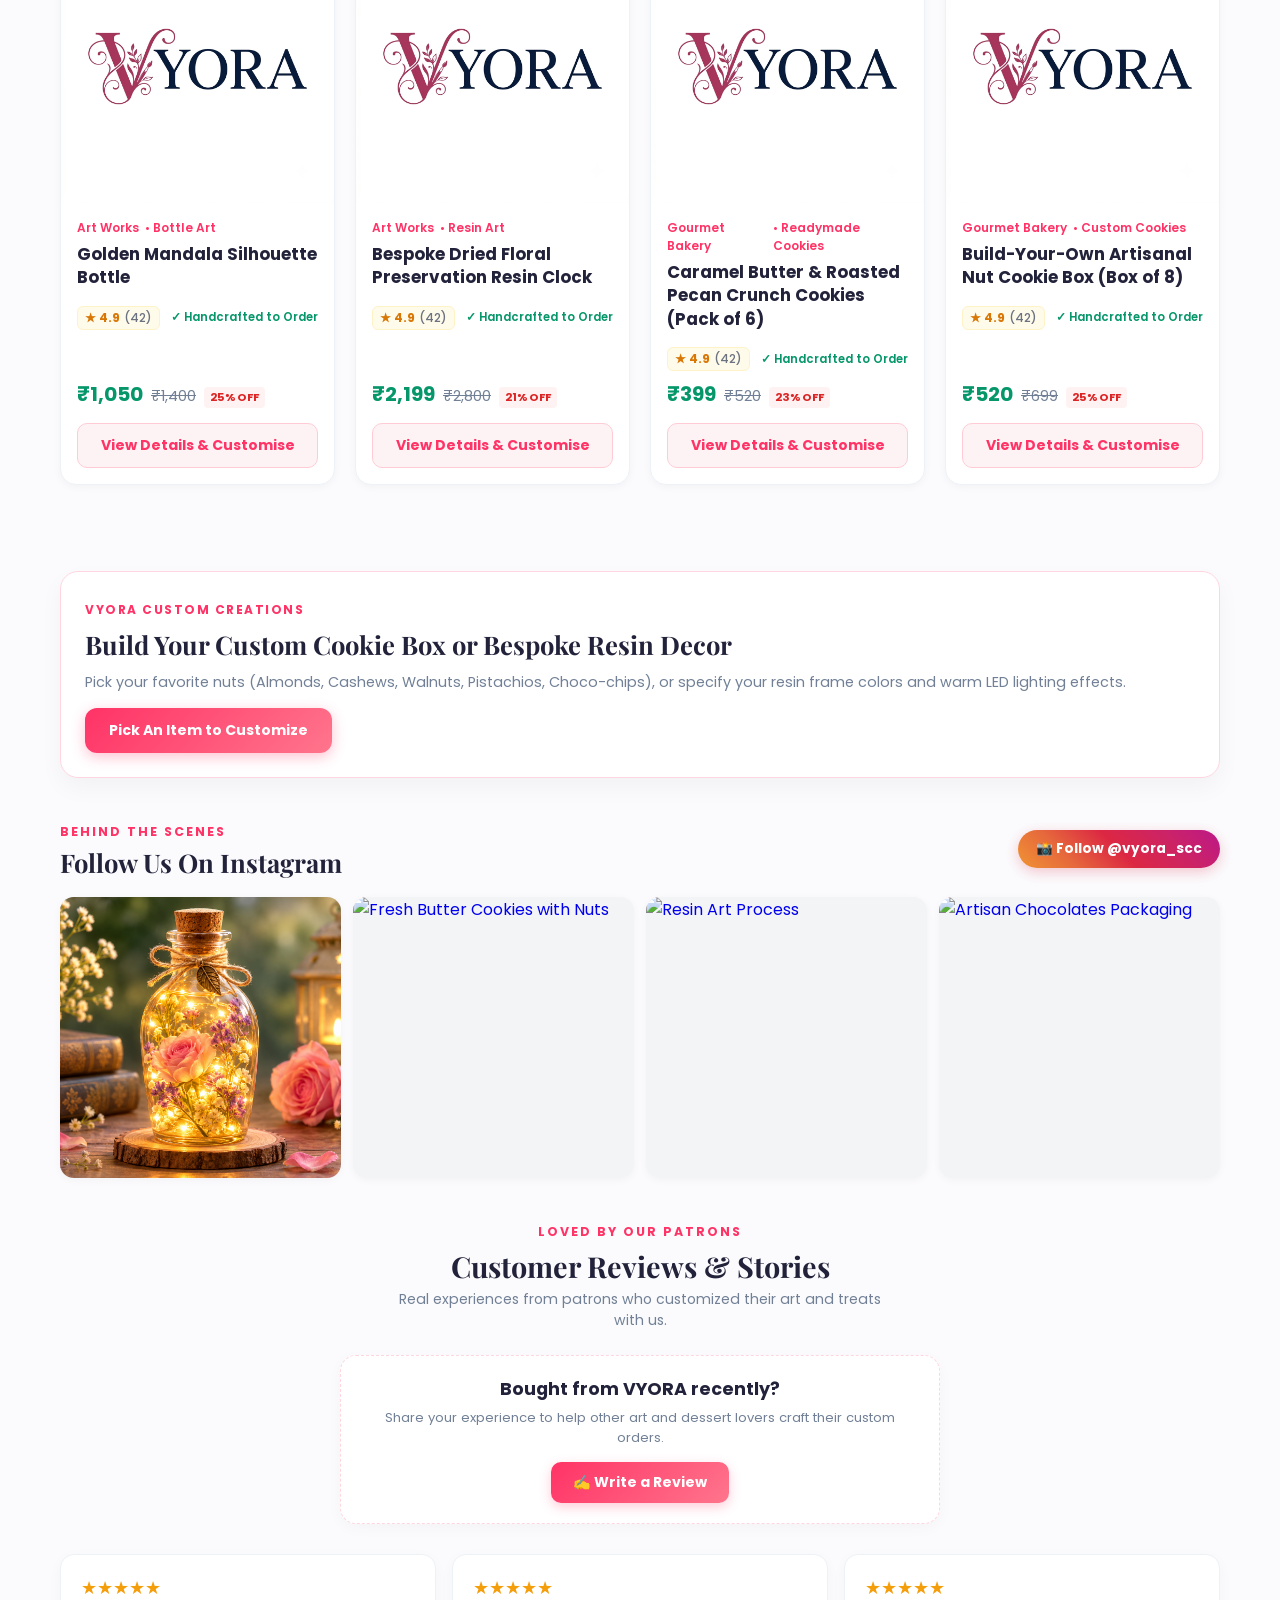
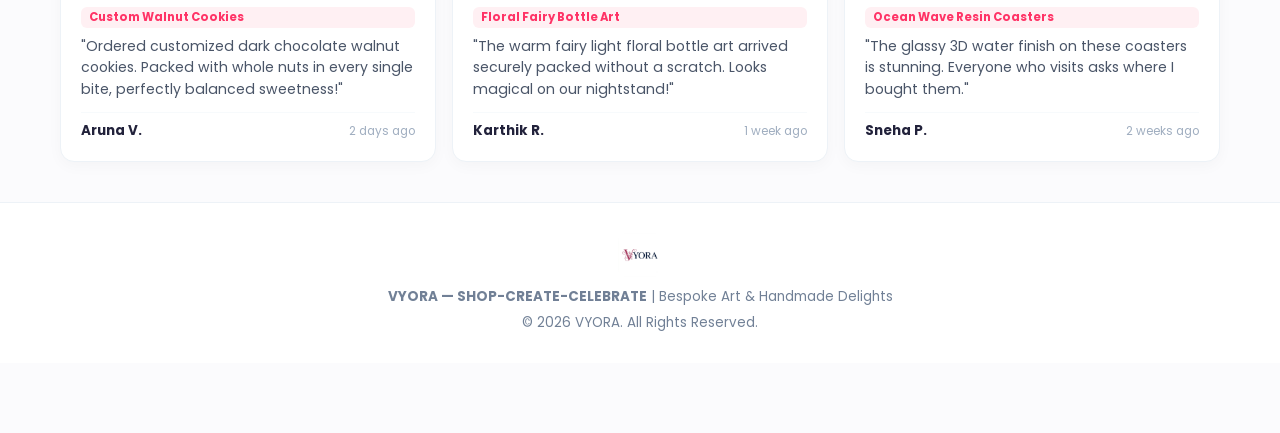
==== commit fac2dd73: "add admin-controlled free local delivery progress bar in cart and automatic checkout waiver" ====
--- a/index.html
+++ b/index.html
@@ -159,6 +159,16 @@
         <h3 style="font-family: 'Playfair Display', serif; font-size: 1.45rem; color: #22223b;">Combined Order Cart</h3>
       </div>
 
+      <!-- 🚚 FREE LOCAL DELIVERY PROGRESS BAR -->
+      <div id="freeDeliveryProgressWrap" style="background: #fff8f9; border: 1.5px solid #ffccd5; border-radius: 12px; padding: 11px 14px; margin-bottom: 12px;">
+        <div id="freeDeliveryProgressText" style="font-size: 0.82rem; font-weight: 700; color: #22223b; margin-bottom: 7px; text-align: center;">
+          Add ₹499 more for FREE Kakinada local delivery!
+        </div>
+        <div style="width: 100%; height: 8px; background: #ffe4e8; border-radius: 99px; overflow: hidden;">
+          <div id="freeDeliveryProgressFill" style="width: 0%; height: 100%; background: linear-gradient(90deg, #ff3366, #ff758c); border-radius: 99px; transition: width 0.35s ease, background 0.35s ease;"></div>
+        </div>
+      </div>
+      
       <div id="cartItemsContainer" style="flex: 1; overflow-y: auto; display: flex; flex-direction: column; gap: 10px; padding-right: 4px; margin-bottom: 14px;">
         <!-- Cart items render here dynamically -->
       </div>
@@ -502,7 +512,7 @@
               <div id="liveSummaryText">Standard Configuration</div>
             </div>
           </div>
-          
+
           <div id="modalSoldOutBanner" style="display:none; background:#fee2e2; border:1.5px solid #fca5a5; color:#b91c1c; padding:12px; border-radius:12px; font-size:0.86rem; font-weight:700; text-align:center; margin-bottom:10px;">
             🚫 Currently Sold Out / Restocking Soon — Tap WhatsApp below to pre-book the next batch!
           </div>
@@ -750,7 +760,7 @@
       </div>
 
       <div style="display: flex; gap: 8px; margin-bottom: 16px;">
-        <input type="text" id="trackInputQuery" placeholder="Enter Order ID (e.g. CIY-123456) or Mobile" style="flex: 1; padding: 10px 12px; border: 1.5px solid #d1d5db; border-radius: 10px; font-size: 0.88rem; outline: none;" />
+        <input type="text" id="trackInputQuery" placeholder="Enter Order ID (e.g. VY-123456) or Mobile" style="flex: 1; padding: 10px 12px; border: 1.5px solid #d1d5db; border-radius: 10px; font-size: 0.88rem; outline: none;" />
         <button type="button" id="searchTrackBtn" style="padding: 10px 18px; background: #ff3366; color: #fff; border: none; border-radius: 10px; font-weight: 600; font-size: 0.88rem; cursor: pointer;">
           Track 🔍
         </button>
